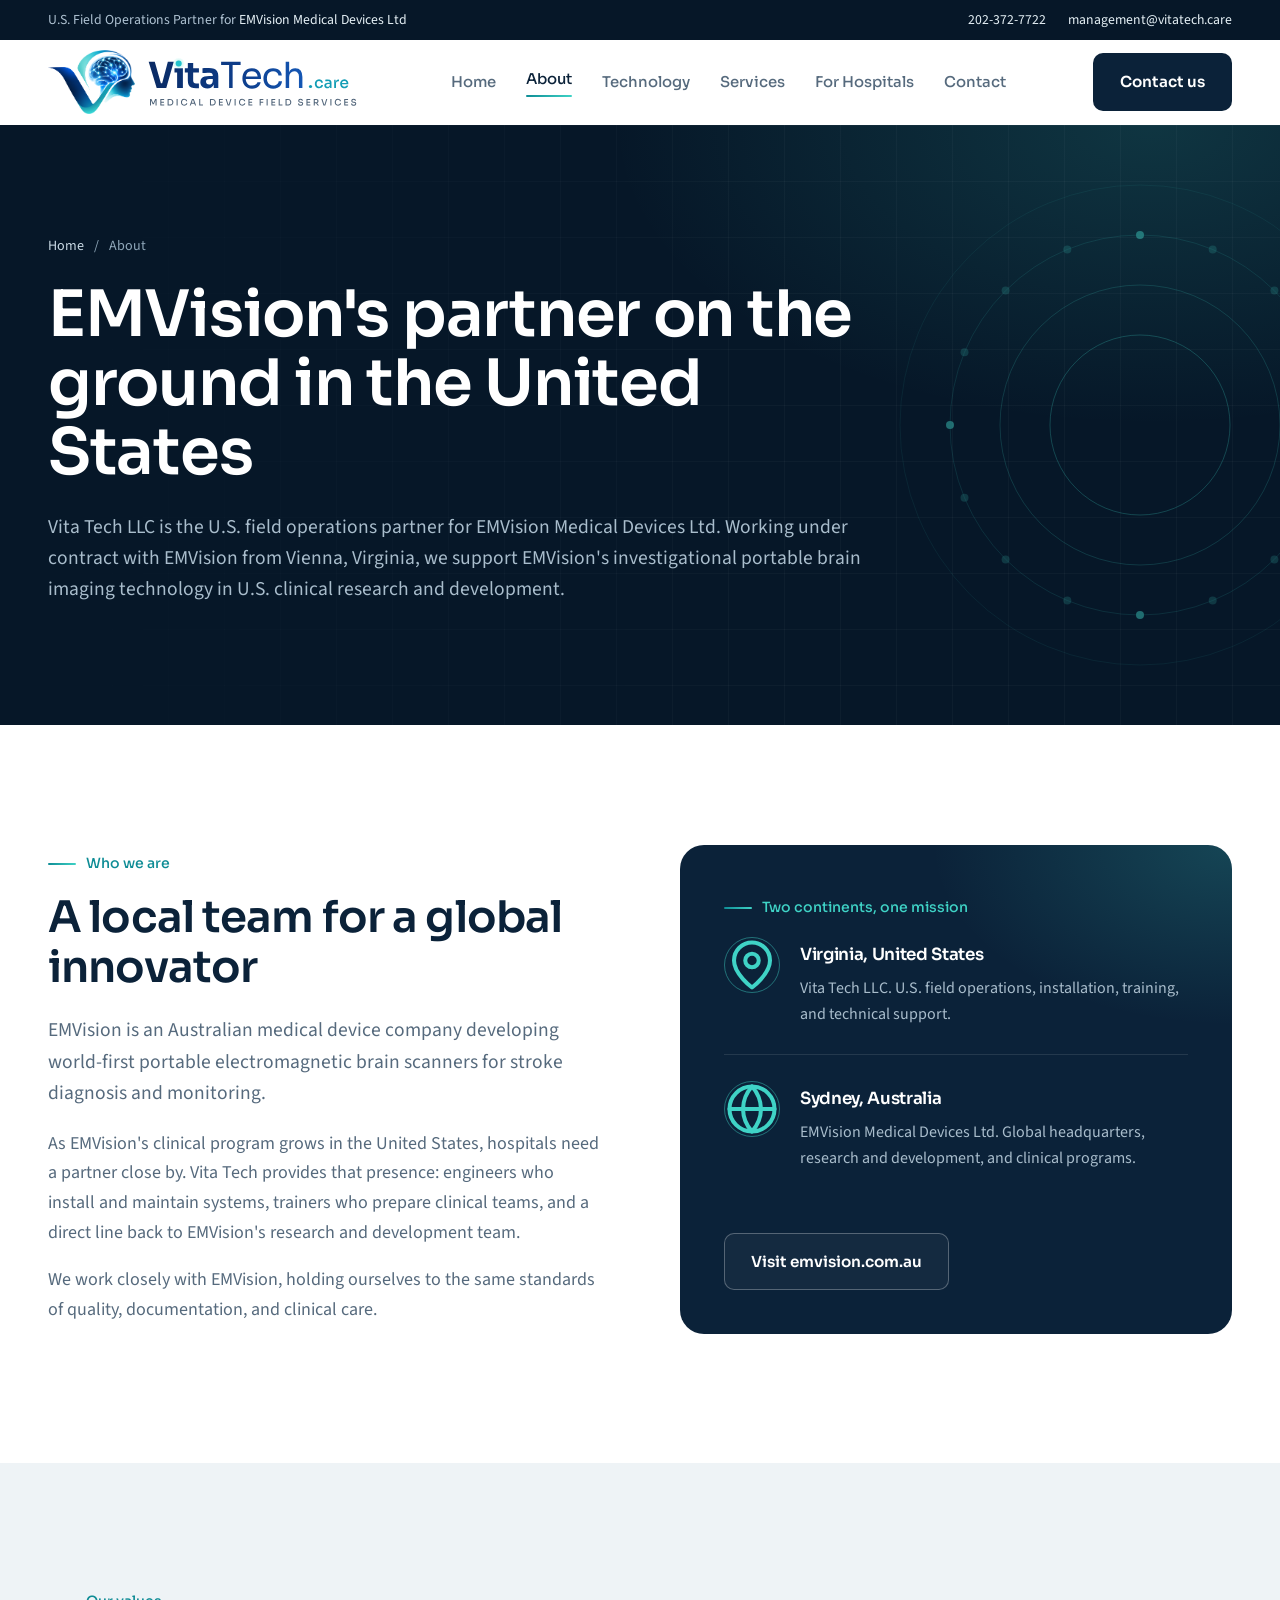
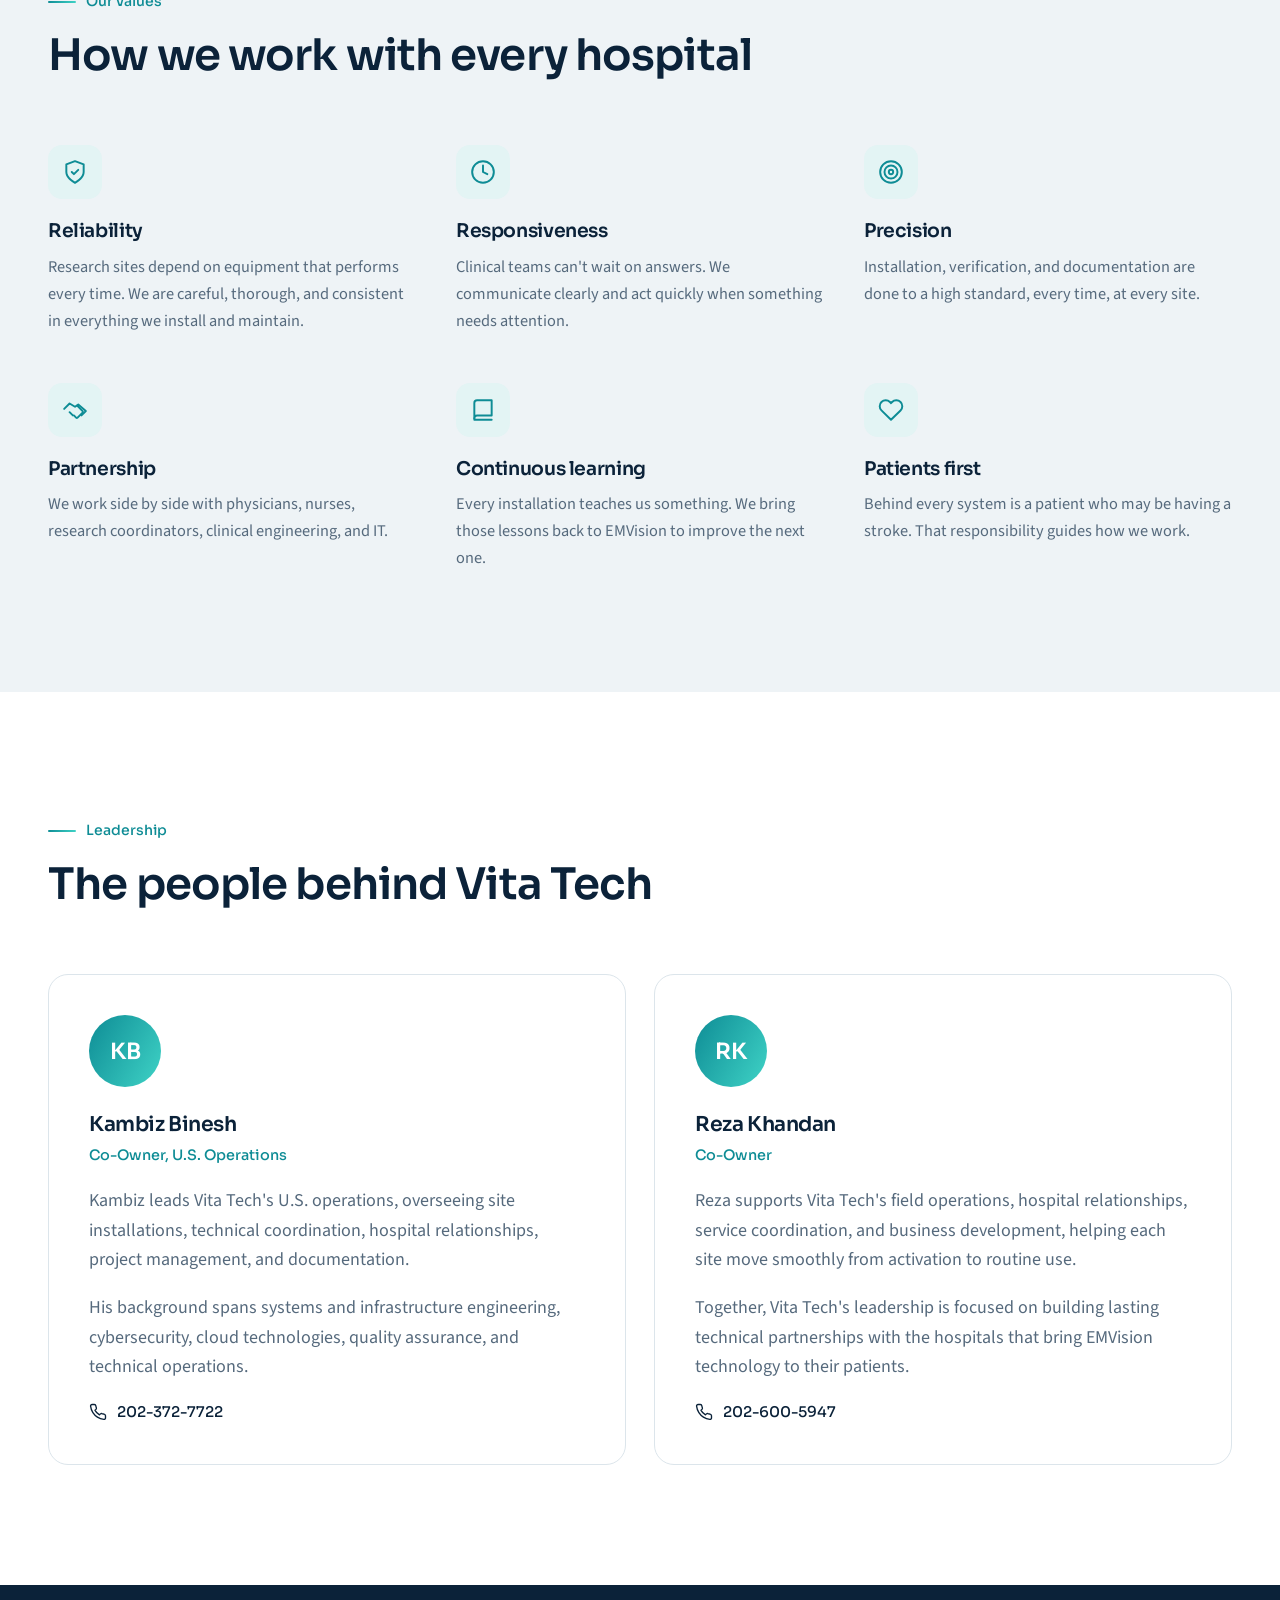
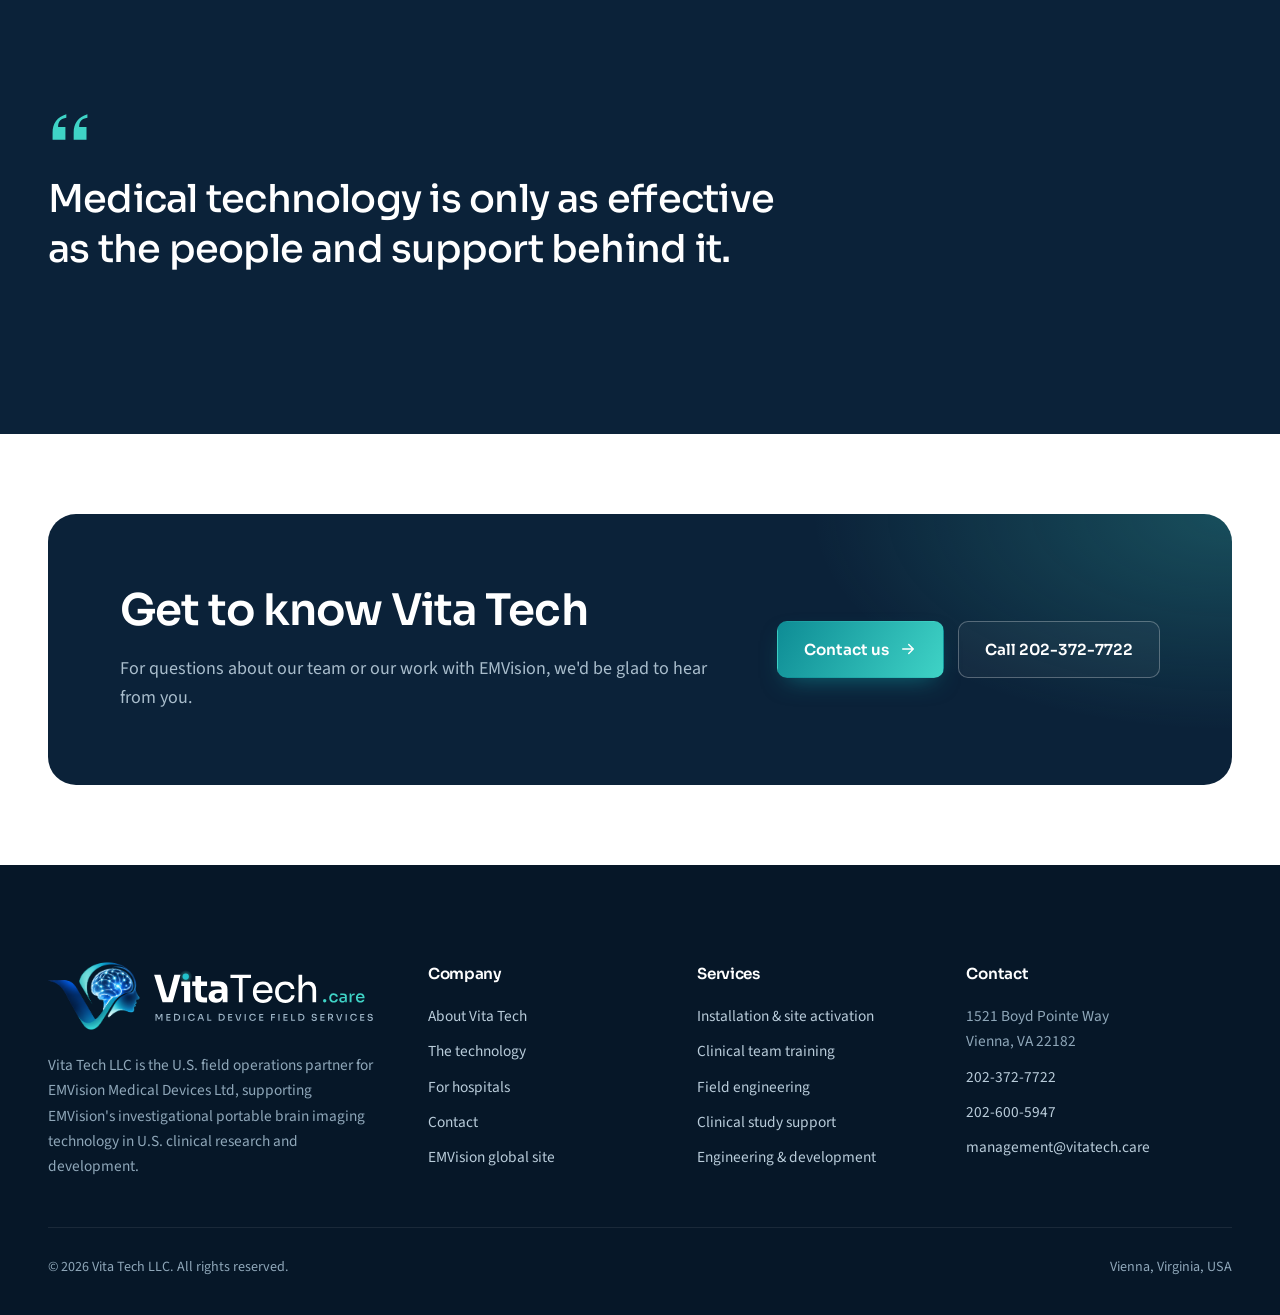
==== about.html @ f91cd4d0 "Add files via upload" ====
<!DOCTYPE html>
<html lang="en">
<head>
<meta charset="utf-8">
<meta name="viewport" content="width=device-width, initial-scale=1">
<title>About Vita Tech | U.S. Field Operations Partner for EMVision</title>
<meta name="description" content="Vita Tech LLC, based in Vienna, Virginia, is the U.S. field operations partner for EMVision Medical Devices Ltd.">
<meta property="og:title" content="About Vita Tech | U.S. Field Operations Partner for EMVision">
<meta property="og:description" content="Vita Tech LLC, based in Vienna, Virginia, is the U.S. field operations partner for EMVision Medical Devices Ltd.">
<meta property="og:type" content="website">
<meta name="theme-color" content="#061728">
<link rel="icon" href="assets/favicon.png" type="image/png">
<link rel="apple-touch-icon" href="assets/apple-touch-icon.png">
<link rel="preconnect" href="https://fonts.googleapis.com">
<link rel="preconnect" href="https://fonts.gstatic.com" crossorigin>
<link href="https://fonts.googleapis.com/css2?family=Sora:wght@300;400;500;600;700&family=Source+Sans+3:wght@400;500;600&display=swap" rel="stylesheet">
<link rel="stylesheet" href="assets/styles.css">
</head>
<body>
<a class="skip-link" href="#main">Skip to content</a>
<div class="utility">
  <div class="container">
    <span>U.S. Field Operations Partner for <a href="https://emvision.com.au/" target="_blank" rel="noopener">EMVision Medical Devices Ltd</a></span>
    <span class="u-right"><a href="tel:+12023727722">202-372-7722</a><a href="mailto:management@vitatech.care">management@vitatech.care</a></span>
  </div>
</div>
<header class="site-header">
  <div class="container">
    <a class="logo" href="index.html"><img src="assets/logo.svg" alt="VitaTech.care, Medical Device Field Services" width="236" height="48"></a>
    <nav class="main-nav" id="main-nav" aria-label="Main">
      <ul><li><a href="index.html">Home</a></li><li><a href="about.html" class="active" aria-current="page">About</a></li><li><a href="technology.html">Technology</a></li><li><a href="services.html">Services</a></li><li><a href="hospitals.html">For Hospitals</a></li><li><a href="contact.html">Contact</a></li></ul>
      <a class="btn btn-primary btn-block mobile-cta" href="contact.html">Contact us</a>
    </nav>
    <a class="btn btn-dark header-cta" href="contact.html">Contact us</a>
    <button class="nav-toggle" aria-label="Open menu" aria-expanded="false" aria-controls="main-nav"><span></span></button>
  </div>
</header>
<main id="main">
<section class="page-hero">
  <svg class="rings" viewBox="0 0 520 520" aria-hidden="true"><circle cx="260" cy="260" r="90" fill="none" stroke="rgba(63,211,198,0.5)" stroke-width="1"/><circle cx="260" cy="260" r="140" fill="none" stroke="rgba(63,211,198,0.35)" stroke-width="1"/><circle cx="260" cy="260" r="190" fill="none" stroke="rgba(63,211,198,0.25)" stroke-width="1"/><circle cx="260" cy="260" r="240" fill="none" stroke="rgba(63,211,198,0.15)" stroke-width="1"/><circle cx="450.0" cy="260.0" r="4" fill="#3FD3C6" opacity="0.9"/><circle cx="435.5" cy="332.7" r="4" fill="#3FD3C6" opacity="0.35"/><circle cx="394.4" cy="394.4" r="4" fill="#3FD3C6" opacity="0.35"/><circle cx="332.7" cy="435.5" r="4" fill="#3FD3C6" opacity="0.35"/><circle cx="260.0" cy="450.0" r="4" fill="#3FD3C6" opacity="0.9"/><circle cx="187.3" cy="435.5" r="4" fill="#3FD3C6" opacity="0.35"/><circle cx="125.6" cy="394.4" r="4" fill="#3FD3C6" opacity="0.35"/><circle cx="84.5" cy="332.7" r="4" fill="#3FD3C6" opacity="0.35"/><circle cx="70.0" cy="260.0" r="4" fill="#3FD3C6" opacity="0.9"/><circle cx="84.5" cy="187.3" r="4" fill="#3FD3C6" opacity="0.35"/><circle cx="125.6" cy="125.6" r="4" fill="#3FD3C6" opacity="0.35"/><circle cx="187.3" cy="84.5" r="4" fill="#3FD3C6" opacity="0.35"/><circle cx="260.0" cy="70.0" r="4" fill="#3FD3C6" opacity="0.9"/><circle cx="332.7" cy="84.5" r="4" fill="#3FD3C6" opacity="0.35"/><circle cx="394.4" cy="125.6" r="4" fill="#3FD3C6" opacity="0.35"/><circle cx="435.5" cy="187.3" r="4" fill="#3FD3C6" opacity="0.35"/></svg>
  <div class="container">
    <div class="crumbs"><a href="index.html">Home</a><span aria-hidden="true">/</span><span>About</span></div>
    <h1>EMVision's partner on the ground in the United States</h1>
    <p class="lead">Vita Tech LLC is the U.S. field operations partner for EMVision Medical Devices Ltd. Working under contract with EMVision from Vienna, Virginia, we support EMVision's investigational portable brain imaging technology in U.S. clinical research and development.</p>
  </div>
</section>

<section class="section">
  <div class="container split top">
    <div>
      <span class="kicker">Who we are</span>
      <h2>A local team for a global innovator</h2>
      <p class="lead" style="margin-top:22px">EMVision is an Australian medical device company developing world-first portable electromagnetic brain scanners for stroke diagnosis and monitoring.</p>
      <p class="muted">As EMVision's clinical program grows in the United States, hospitals need a partner close by. Vita Tech provides that presence: engineers who install and maintain systems, trainers who prepare clinical teams, and a direct line back to EMVision's research and development team.</p>
      <p class="muted">We work closely with EMVision, holding ourselves to the same standards of quality, documentation, and clinical care.</p>
    </div>
    <div class="panel on-dark">
      <span class="kicker">Two continents, one mission</span>
      <ol class="flow">
        <li><span class="n"><svg viewBox="0 0 24 24" fill="none" stroke="currentColor" stroke-width="1.8" stroke-linecap="round" stroke-linejoin="round" aria-hidden="true"><path d="M20 10c0 6-8 12-8 12s-8-6-8-12a8 8 0 0 1 16 0z"/><circle cx="12" cy="10" r="3"/></svg></span><div><h4>Virginia, United States</h4><p>Vita Tech LLC. U.S. field operations, installation, training, and technical support.</p></div></li>
        <li><span class="n"><svg viewBox="0 0 24 24" fill="none" stroke="currentColor" stroke-width="1.8" stroke-linecap="round" stroke-linejoin="round" aria-hidden="true"><circle cx="12" cy="12" r="10"/><path d="M2 12h20M12 2a15.3 15.3 0 0 1 4 10 15.3 15.3 0 0 1-4 10 15.3 15.3 0 0 1-4-10 15.3 15.3 0 0 1 4-10z"/></svg></span><div><h4>Sydney, Australia</h4><p>EMVision Medical Devices Ltd. Global headquarters, research and development, and clinical programs.</p></div></li>
      </ol>
      <div class="btn-row"><a class="btn btn-ghost-light" href="https://emvision.com.au/" target="_blank" rel="noopener">Visit emvision.com.au</a></div>
    </div>
  </div>
</section>

<section class="section bg-mist">
  <div class="container">
    <div class="section-head">
      <span class="kicker">Our values</span>
      <h2>How we work with every hospital</h2>
    </div>
    <div class="features">
      <div class="feature"><span class="icon"><svg viewBox="0 0 24 24" fill="none" stroke="currentColor" stroke-width="1.8" stroke-linecap="round" stroke-linejoin="round" aria-hidden="true"><path d="M12 22s8-4 8-10V5l-8-3-8 3v7c0 6 8 10 8 10z"/><path d="M9 12l2 2 4-4"/></svg></span><h3>Reliability</h3><p>Research sites depend on equipment that performs every time. We are careful, thorough, and consistent in everything we install and maintain.</p></div>
      <div class="feature"><span class="icon"><svg viewBox="0 0 24 24" fill="none" stroke="currentColor" stroke-width="1.8" stroke-linecap="round" stroke-linejoin="round" aria-hidden="true"><circle cx="12" cy="12" r="10"/><path d="M12 6v6l4 2"/></svg></span><h3>Responsiveness</h3><p>Clinical teams can't wait on answers. We communicate clearly and act quickly when something needs attention.</p></div>
      <div class="feature"><span class="icon"><svg viewBox="0 0 24 24" fill="none" stroke="currentColor" stroke-width="1.8" stroke-linecap="round" stroke-linejoin="round" aria-hidden="true"><circle cx="12" cy="12" r="10"/><circle cx="12" cy="12" r="6"/><circle cx="12" cy="12" r="2"/></svg></span><h3>Precision</h3><p>Installation, verification, and documentation are done to a high standard, every time, at every site.</p></div>
      <div class="feature"><span class="icon"><svg viewBox="0 0 24 24" fill="none" stroke="currentColor" stroke-width="1.8" stroke-linecap="round" stroke-linejoin="round" aria-hidden="true"><path d="M11 17l2 2a1 1 0 0 0 1.4 0l4.6-4.6a1 1 0 0 0 0-1.4L14 8"/><path d="M2 11l5-5 5 3 3-2 7 6-4 4"/><path d="M7 14l3 3"/></svg></span><h3>Partnership</h3><p>We work side by side with physicians, nurses, research coordinators, clinical engineering, and IT.</p></div>
      <div class="feature"><span class="icon"><svg viewBox="0 0 24 24" fill="none" stroke="currentColor" stroke-width="1.8" stroke-linecap="round" stroke-linejoin="round" aria-hidden="true"><path d="M4 19.5A2.5 2.5 0 0 1 6.5 17H20V3H6.5A2.5 2.5 0 0 0 4 5.5z"/><path d="M4 19.5V21h16"/></svg></span><h3>Continuous learning</h3><p>Every installation teaches us something. We bring those lessons back to EMVision to improve the next one.</p></div>
      <div class="feature"><span class="icon"><svg viewBox="0 0 24 24" fill="none" stroke="currentColor" stroke-width="1.8" stroke-linecap="round" stroke-linejoin="round" aria-hidden="true"><path d="M20.8 4.6a5.5 5.5 0 0 0-7.8 0L12 5.7l-1-1.1a5.5 5.5 0 0 0-7.8 7.8L12 21l8.8-8.6a5.5 5.5 0 0 0 0-7.8z"/></svg></span><h3>Patients first</h3><p>Behind every system is a patient who may be having a stroke. That responsibility guides how we work.</p></div>
    </div>
  </div>
</section>

<section class="section">
  <div class="container">
    <div class="section-head">
      <span class="kicker">Leadership</span>
      <h2>The people behind Vita Tech</h2>
    </div>
    <div class="people">
      <article class="person">
        <div class="avatar" aria-hidden="true">KB</div>
        <h3>Kambiz Binesh</h3>
        <p class="role">Co-Owner, U.S. Operations</p>
        <p>Kambiz leads Vita Tech's U.S. operations, overseeing site installations, technical coordination, hospital relationships, project management, and documentation.</p>
        <p>His background spans systems and infrastructure engineering, cybersecurity, cloud technologies, quality assurance, and technical operations.</p>
        <a class="contact-line" href="tel:+12023727722"><svg width="18" height="18" viewBox="0 0 24 24" fill="none" stroke="currentColor" stroke-width="1.8" stroke-linecap="round" stroke-linejoin="round" aria-hidden="true"><path d="M22 16.9v3a2 2 0 0 1-2.2 2 19.8 19.8 0 0 1-8.6-3.1 19.5 19.5 0 0 1-6-6A19.8 19.8 0 0 1 2.1 4.2 2 2 0 0 1 4.1 2h3a2 2 0 0 1 2 1.7c.1.9.4 1.8.7 2.7a2 2 0 0 1-.5 2.1L8 9.8a16 16 0 0 0 6 6l1.3-1.3a2 2 0 0 1 2.1-.4c.9.3 1.8.6 2.7.7a2 2 0 0 1 1.7 2z"/></svg> 202-372-7722</a>
      </article>
      <article class="person">
        <div class="avatar" aria-hidden="true">RK</div>
        <h3>Reza Khandan</h3>
        <p class="role">Co-Owner</p>
        <p>Reza supports Vita Tech's field operations, hospital relationships, service coordination, and business development, helping each site move smoothly from activation to routine use.</p>
        <p>Together, Vita Tech's leadership is focused on building lasting technical partnerships with the hospitals that bring EMVision technology to their patients.</p>
        <a class="contact-line" href="tel:+12026005947"><svg width="18" height="18" viewBox="0 0 24 24" fill="none" stroke="currentColor" stroke-width="1.8" stroke-linecap="round" stroke-linejoin="round" aria-hidden="true"><path d="M22 16.9v3a2 2 0 0 1-2.2 2 19.8 19.8 0 0 1-8.6-3.1 19.5 19.5 0 0 1-6-6A19.8 19.8 0 0 1 2.1 4.2 2 2 0 0 1 4.1 2h3a2 2 0 0 1 2 1.7c.1.9.4 1.8.7 2.7a2 2 0 0 1-.5 2.1L8 9.8a16 16 0 0 0 6 6l1.3-1.3a2 2 0 0 1 2.1-.4c.9.3 1.8.6 2.7.7a2 2 0 0 1 1.7 2z"/></svg> 202-600-5947</a>
      </article>
    </div>
  </div>
</section>

<section class="section on-dark">
  <div class="container">
    <div class="statement-mark"><svg viewBox="0 0 48 48" fill="currentColor" aria-hidden="true"><path d="M20 10C10 13 5 20 5 30v8h14V24H11c0-6 3-9 9-10zm23 0c-10 3-15 10-15 20v8h14V24h-8c0-6 3-9 9-10z"/></svg></div>
    <p class="statement">Medical technology is only as effective as the people and support behind it.</p>
  </div>
</section>
<section class="section-sm">
  <div class="container">
    <div class="cta-band">
      <div><h2>Get to know Vita Tech</h2><p>For questions about our team or our work with EMVision, we'd be glad to hear from you.</p></div>
      <div class="btn-row"><a class="btn btn-primary" href="contact.html">Contact us <svg viewBox="0 0 24 24" fill="none" stroke="currentColor" stroke-width="2" stroke-linecap="round" stroke-linejoin="round" aria-hidden="true"><path d="M5 12h14M13 6l6 6-6 6"/></svg></a><a class="btn btn-ghost-light" href="tel:+12023727722">Call 202-372-7722</a></div>
    </div>
  </div>
</section>
</main>
<footer class="site-footer">
  <div class="container">
    <div class="footer-top">
      <div>
        <a class="logo" href="index.html"><img src="assets/logo-dark.svg" alt="VitaTech.care, Medical Device Field Services" width="236" height="48"></a>
        <p>Vita Tech LLC is the U.S. field operations partner for EMVision Medical Devices Ltd, supporting EMVision's investigational portable brain imaging technology in U.S. clinical research and development.</p>
      </div>
      <div>
        <h4>Company</h4>
        <ul>
          <li><a href="about.html">About Vita Tech</a></li>
          <li><a href="technology.html">The technology</a></li>
          <li><a href="hospitals.html">For hospitals</a></li>
          <li><a href="contact.html">Contact</a></li>
          <li><a href="https://emvision.com.au/" target="_blank" rel="noopener">EMVision global site</a></li>
        </ul>
      </div>
      <div>
        <h4>Services</h4>
        <ul>
          <li><a href="services.html#installation">Installation &amp; site activation</a></li>
          <li><a href="services.html#training">Clinical team training</a></li>
          <li><a href="services.html#field-engineering">Field engineering</a></li>
          <li><a href="services.html#study-support">Clinical study support</a></li>
          <li><a href="services.html#development">Engineering &amp; development</a></li>
        </ul>
      </div>
      <div>
        <h4>Contact</h4>
        <ul>
          <li>1521 Boyd Pointe Way<br>Vienna, VA 22182</li>
          <li><a href="tel:+12023727722">202-372-7722</a></li>
          <li><a href="tel:+12026005947">202-600-5947</a></li>
          <li><a href="mailto:management@vitatech.care">management@vitatech.care</a></li>
        </ul>
      </div>
    </div>
    <div class="footer-bottom">
      <span>&copy; <span data-year>2026</span> Vita Tech LLC. All rights reserved.</span>
      <span>Vienna, Virginia, USA</span>
    </div>
  </div>
</footer>
<script src="assets/main.js"></script>
</body>
</html>
---- assets/styles.css ----
/* =========================================================
   Vita Tech LLC — shared stylesheet
   ========================================================= */
:root{
  --navy:#0B2239;
  --midnight:#061728;
  --ink:#10243A;
  --slate:#566A7D;
  --mist:#EEF3F6;
  --line:#DCE5EB;
  --white:#FFFFFF;
  --teal:#0E8C95;
  --signal:#3FD3C6;
  --teal-soft:#E3F4F4;
  --grad:linear-gradient(120deg,#0E8C95 0%,#3FD3C6 100%);
  --display:"Sora","Segoe UI",system-ui,-apple-system,Arial,sans-serif;
  --text:"Source Sans 3","Segoe UI",system-ui,-apple-system,Arial,sans-serif;
  --radius-lg:20px;
  --radius:12px;
  --shadow:0 1px 2px rgba(11,34,57,.05),0 12px 32px -12px rgba(11,34,57,.18);
  --header-h:84px;
}
*,*::before,*::after{box-sizing:border-box}
html{scroll-behavior:smooth;scroll-padding-top:calc(var(--header-h) + 16px);-webkit-text-size-adjust:100%}
@media (prefers-reduced-motion:reduce){html{scroll-behavior:auto}}
body{margin:0;font-family:var(--text);font-size:18px;line-height:1.65;color:var(--ink);background:var(--white);-webkit-font-smoothing:antialiased;text-rendering:optimizeLegibility}
img,svg{max-width:100%;display:block}
a{color:inherit}
p{margin:0 0 1em}
h1,h2,h3,h4{font-family:var(--display);color:var(--navy);margin:0;letter-spacing:-0.02em}
h1{font-size:clamp(2.4rem,5vw,4rem);line-height:1.08;font-weight:600}
h2{font-size:clamp(1.9rem,3.4vw,2.8rem);line-height:1.15;font-weight:600}
h3{font-size:1.28rem;line-height:1.3;font-weight:600}
h4{font-size:1.05rem;font-weight:600}
.container{max-width:1240px;margin:0 auto;padding:0 28px}
.narrow{max-width:760px}
.lead{font-size:1.22rem;color:var(--slate);line-height:1.6}
.muted{color:var(--slate)}
.center{text-align:center;margin-left:auto;margin-right:auto}
.kicker{display:inline-flex;align-items:center;gap:10px;font-family:var(--display);font-size:.88rem;font-weight:500;color:var(--teal);margin-bottom:18px}
.kicker::before{content:"";width:28px;height:2px;background:var(--grad);border-radius:2px}
.on-dark .kicker{color:var(--signal)}
:focus-visible{outline:3px solid var(--signal);outline-offset:3px;border-radius:4px}
.skip-link{position:absolute;left:-9999px;top:8px;background:var(--white);padding:10px 14px;z-index:200;border-radius:8px}
.skip-link:focus{left:12px}

/* ---------- Utility bar ---------- */
.utility{background:var(--midnight);color:#AFC2D2;font-size:.86rem}
.utility .container{display:flex;justify-content:space-between;align-items:center;gap:16px;min-height:40px}
.utility a{color:#E6F1F6;text-decoration:none}
.utility a:hover{color:var(--signal)}
.utility .u-right{display:flex;gap:22px}
@media (max-width:760px){.utility .u-right{display:none}.utility .container{justify-content:center;text-align:center}}

/* ---------- Header ---------- */
.site-header{position:sticky;top:0;z-index:100;background:rgba(255,255,255,.94);backdrop-filter:blur(14px) saturate(1.4);-webkit-backdrop-filter:blur(14px) saturate(1.4);border-bottom:1px solid transparent;transition:border-color .2s,box-shadow .2s}
.site-header.scrolled{border-bottom-color:var(--line);box-shadow:0 8px 24px -18px rgba(11,34,57,.35)}
.site-header .container{display:flex;align-items:center;justify-content:space-between;height:var(--header-h);gap:24px}
.logo{display:flex;align-items:center;gap:13px;text-decoration:none;flex:none}
.logo img{display:block;height:64px;width:auto}
.site-footer .logo img{height:70px}
@media (max-width:420px){.logo img{height:50px}}
.logo-text{display:flex;flex-direction:column;line-height:1}
.logo-word{font-family:var(--display);font-size:1.5rem;color:var(--navy);letter-spacing:-0.02em}
.logo-word b{font-weight:700}
.logo-word span{font-weight:300;margin-left:3px}
.logo-sub{font-family:var(--display);font-size:.6rem;font-weight:500;letter-spacing:.2em;color:var(--slate);margin-top:6px;text-transform:uppercase}
.main-nav ul{list-style:none;display:flex;align-items:center;gap:2px;margin:0;padding:0}
.main-nav a{display:block;padding:10px 14px;font-family:var(--display);font-size:.93rem;font-weight:500;color:var(--slate);text-decoration:none;border-radius:8px;transition:color .15s,background .15s}
.main-nav a:hover{color:var(--navy);background:var(--mist)}
.main-nav a.active{color:var(--navy)}
.main-nav a.active::after{content:"";display:block;height:2px;margin-top:4px;background:var(--grad);border-radius:2px}
.header-cta{flex:none}
.nav-toggle{display:none;width:46px;height:46px;border:1px solid var(--line);border-radius:10px;background:var(--white);cursor:pointer;align-items:center;justify-content:center}
.nav-toggle span,.nav-toggle span::before,.nav-toggle span::after{display:block;width:20px;height:2px;background:var(--navy);border-radius:2px;position:relative;transition:transform .2s,background .2s}
.nav-toggle span::before,.nav-toggle span::after{content:"";position:absolute;left:0}
.nav-toggle span::before{top:-6px}.nav-toggle span::after{top:6px}
.nav-open .nav-toggle span{background:transparent}
.nav-open .nav-toggle span::before{transform:translateY(6px) rotate(45deg)}
.nav-open .nav-toggle span::after{transform:translateY(-6px) rotate(-45deg)}
@media (max-width:1060px){
  .nav-toggle{display:flex}
  .site-header .header-cta{display:none}
  .main-nav{position:fixed;top:var(--header-h);left:0;right:0;bottom:0;background:var(--white);padding:16px 28px 40px;display:none;overflow-y:auto}
  .nav-open .main-nav{display:block}
  .main-nav ul{flex-direction:column;align-items:stretch}
  .main-nav a{font-size:1.2rem;padding:16px 4px;border-bottom:1px solid var(--line);border-radius:0}
  .main-nav a.active::after{display:none}
  .main-nav a.active{color:var(--teal)}
  .main-nav .mobile-cta{display:block;margin-top:24px}
}
.main-nav .mobile-cta{display:none}
@media (max-width:1060px){.main-nav .mobile-cta{display:block}}

/* ---------- Buttons ---------- */
.btn{display:inline-flex;align-items:center;justify-content:center;gap:10px;font-family:var(--display);font-weight:600;font-size:.95rem;padding:15px 26px;border-radius:10px;text-decoration:none;border:1.5px solid transparent;cursor:pointer;transition:transform .15s,box-shadow .2s,background .2s,color .2s,border-color .2s;white-space:nowrap}
.btn svg{width:18px;height:18px}
.btn-primary{background:var(--grad);color:var(--white);box-shadow:0 10px 24px -10px rgba(14,140,149,.7)}
.btn-primary:hover{transform:translateY(-1px);box-shadow:0 14px 28px -10px rgba(14,140,149,.8)}
.btn-dark{background:var(--navy);color:var(--white)}
.btn-dark:hover{background:#12314F}
.btn-outline{border-color:var(--line);color:var(--navy);background:var(--white)}
.btn-outline:hover{border-color:var(--navy)}
.btn-ghost-light{border-color:rgba(255,255,255,.28);color:var(--white);background:rgba(255,255,255,.04)}
.btn-ghost-light:hover{border-color:rgba(255,255,255,.7);background:rgba(255,255,255,.08)}
.btn-block{width:100%}
.btn-row{display:flex;flex-wrap:wrap;gap:14px;margin-top:36px}
.text-link{font-family:var(--display);font-weight:600;font-size:.95rem;color:var(--teal);text-decoration:none;display:inline-flex;align-items:center;gap:8px}
.text-link svg{width:16px;height:16px;transition:transform .15s}
.text-link:hover svg{transform:translateX(3px)}

/* ---------- Sections ---------- */
.section{padding:120px 0}
.section-sm{padding:80px 0}
.bg-mist{background:var(--mist)}
.on-dark{background:var(--navy);color:#C3D3DF}
.on-dark h1,.on-dark h2,.on-dark h3,.on-dark h4{color:var(--white)}
.on-dark .muted,.on-dark .lead{color:#A9BDCC}
.section-head{max-width:760px;margin-bottom:64px}
.section-head.center{text-align:center}
.section-head p{margin-top:20px}
@media (max-width:760px){.section{padding:80px 0}.section-sm{padding:56px 0}.section-head{margin-bottom:44px}}

/* ---------- Hero ---------- */
.hero{position:relative;overflow:hidden;background:radial-gradient(1200px 600px at 80% 20%,rgba(63,211,198,.14),transparent 60%),radial-gradient(900px 600px at 0% 100%,rgba(14,140,149,.18),transparent 60%),var(--midnight);color:#B9CCDA}
.hero::before{content:"";position:absolute;inset:0;background-image:linear-gradient(rgba(255,255,255,.035) 1px,transparent 1px),linear-gradient(90deg,rgba(255,255,255,.035) 1px,transparent 1px);background-size:56px 56px;mask-image:linear-gradient(180deg,#000 30%,transparent 100%);-webkit-mask-image:linear-gradient(180deg,#000 30%,transparent 100%)}
.hero .container{position:relative;display:grid;grid-template-columns:1.05fr .95fr;gap:48px;align-items:center;padding-top:110px;padding-bottom:120px}
.hero h1{color:var(--white)}
.hero .lead{color:#A9BDCC;margin-top:26px;max-width:36em}
.hero-badge{display:inline-flex;align-items:center;gap:12px;padding:8px 16px 8px 8px;border:1px solid rgba(255,255,255,.14);border-radius:999px;background:rgba(255,255,255,.04);font-size:.9rem;color:#D8E6EF;margin-bottom:28px;text-decoration:none}
.hero-badge .dot{width:28px;height:28px;border-radius:50%;background:rgba(63,211,198,.16);display:grid;place-items:center}
.hero-badge .dot::after{content:"";width:8px;height:8px;border-radius:50%;background:var(--signal);box-shadow:0 0 0 4px rgba(63,211,198,.25)}
.hero-badge:hover{border-color:rgba(63,211,198,.5)}
.hero-visual{position:relative;aspect-ratio:1/1;max-width:560px;margin-left:auto;width:100%}
.hero-visual svg{width:100%;height:100%}
.chip{position:absolute;display:flex;align-items:center;gap:10px;padding:11px 16px;border-radius:12px;background:rgba(11,34,57,.72);border:1px solid rgba(255,255,255,.12);backdrop-filter:blur(8px);-webkit-backdrop-filter:blur(8px);color:var(--white);font-family:var(--display);font-size:.84rem;font-weight:500;box-shadow:0 18px 40px -20px rgba(0,0,0,.7)}
.chip i{width:8px;height:8px;border-radius:50%;background:var(--signal);flex:none}
.chip small{display:block;font-family:var(--text);font-weight:400;color:#9DB3C3;font-size:.78rem}
.chip-1{top:10%;left:-4%}.chip-2{top:46%;right:-6%}.chip-3{bottom:8%;left:6%}
@media (max-width:980px){
  .hero .container{grid-template-columns:1fr;padding-top:80px;padding-bottom:88px}
  .hero-visual{margin:0 auto;max-width:460px}
  .chip-1{left:0}.chip-2{right:0}
}
@media (max-width:480px){.chip{font-size:.74rem;padding:8px 11px}.chip small{display:none}}

/* wave animation (single orchestrated moment) */
.wave{fill:none;stroke:var(--signal);stroke-width:1.4;opacity:0;transform-origin:260px 260px;animation:wave 4.8s cubic-bezier(.2,.6,.3,1) infinite}
.wave:nth-of-type(2){animation-delay:1.6s}.wave:nth-of-type(3){animation-delay:3.2s}
@keyframes wave{0%{transform:scale(.55);opacity:.0}10%{opacity:.55}100%{transform:scale(1.18);opacity:0}}
.antenna{fill:#16395A;stroke:rgba(63,211,198,.55);stroke-width:1}
.antenna.on{fill:var(--signal);stroke:var(--signal);animation:blink 4.8s infinite}
@keyframes blink{0%,100%{opacity:1}50%{opacity:.35}}
@media (prefers-reduced-motion:reduce){.wave{animation:none;opacity:.25}.wave:nth-of-type(2){transform:scale(.8)}.wave:nth-of-type(3){transform:scale(1.05)}.antenna.on{animation:none}}

/* ---------- Page hero (inner pages) ---------- */
.page-hero{position:relative;overflow:hidden;background:radial-gradient(900px 500px at 90% 0%,rgba(63,211,198,.16),transparent 60%),var(--midnight);color:#B9CCDA;padding:110px 0 100px}
.page-hero::before{content:"";position:absolute;inset:0;background-image:linear-gradient(rgba(255,255,255,.03) 1px,transparent 1px),linear-gradient(90deg,rgba(255,255,255,.03) 1px,transparent 1px);background-size:56px 56px;mask-image:linear-gradient(90deg,transparent,#000 60%);-webkit-mask-image:linear-gradient(90deg,transparent,#000 60%)}
.page-hero .container{position:relative}
.page-hero h1{color:var(--white);max-width:18ch}
.page-hero .lead{color:#A9BDCC;max-width:44em;margin-top:24px}
.page-hero .rings{position:absolute;right:-120px;top:50%;transform:translateY(-50%);width:520px;height:520px;opacity:.5;pointer-events:none}
@media (max-width:900px){.page-hero{padding:80px 0 72px}.page-hero .rings{display:none}}
.crumbs{display:flex;gap:10px;font-size:.88rem;color:#8FA7B9;margin-bottom:22px}
.crumbs a{color:#C9D9E4;text-decoration:none}
.crumbs a:hover{color:var(--signal)}

/* ---------- Affiliation strip ---------- */
.affil{border-bottom:1px solid var(--line);background:var(--white)}
.affil .container{display:grid;grid-template-columns:auto 1fr;align-items:center;gap:48px;padding-top:44px;padding-bottom:44px}
.affil-lead{font-family:var(--display);font-size:.95rem;font-weight:500;color:var(--slate);max-width:260px;line-height:1.45}
.affil-lead strong{color:var(--navy);display:block;font-size:1.05rem}
.sites{display:flex;flex-wrap:wrap;justify-content:space-between;gap:14px 28px;align-items:center}
.sites span{font-family:var(--display);font-weight:600;font-size:.94rem;color:#8193A3;letter-spacing:-0.01em;white-space:nowrap}
@media (max-width:900px){.affil .container{grid-template-columns:1fr;gap:24px}.sites{justify-content:flex-start}}

/* ---------- Bento service grid ---------- */
.bento{display:grid;grid-template-columns:repeat(6,1fr);gap:22px}
.tile{position:relative;background:var(--white);border:1px solid var(--line);border-radius:var(--radius-lg);padding:36px;display:flex;flex-direction:column;overflow:hidden;transition:border-color .2s,box-shadow .2s}
.tile:hover{border-color:#BFD2DC;box-shadow:var(--shadow)}
.tile h3{margin:22px 0 12px}
.tile p{color:var(--slate);margin:0}
.tile .text-link{margin-top:auto;padding-top:24px}
.tile-lg{grid-column:span 4;grid-row:span 2;background:var(--navy);border-color:var(--navy);color:#B9CCDA}
.tile-lg h3{color:var(--white);font-size:1.9rem;max-width:16ch}
.tile-lg p{color:#A9BDCC;max-width:34em;font-size:1.08rem}
.tile-lg .text-link{color:var(--signal)}
.tile-lg .tile-art{position:absolute;right:-60px;bottom:-60px;width:340px;height:340px;opacity:.9}
.tile-md{grid-column:span 2}
.tile-half{grid-column:span 3}
.icon{width:54px;height:54px;border-radius:14px;background:var(--teal-soft);display:grid;place-items:center;color:var(--teal);flex:none}
.icon svg{width:26px;height:26px}
.tile-lg .icon{background:rgba(63,211,198,.14);color:var(--signal)}
.check-inline{list-style:none;padding:0;margin:26px 0 0;display:grid;grid-template-columns:1fr 1fr;gap:10px 24px;max-width:560px;position:relative}
.check-inline li{display:flex;gap:10px;align-items:flex-start;color:#D4E2EB;font-size:1rem}
.check-inline li::before{content:"";flex:none;width:18px;height:18px;margin-top:4px;border-radius:50%;background:rgba(63,211,198,.18) url("data:image/svg+xml,%3Csvg xmlns='http://www.w3.org/2000/svg' viewBox='0 0 20 20'%3E%3Cpath d='M5 10.5l3 3 7-7' fill='none' stroke='%233FD3C6' stroke-width='2.4' stroke-linecap='round' stroke-linejoin='round'/%3E%3C/svg%3E") center/12px no-repeat}
@media (max-width:1000px){.bento{grid-template-columns:1fr 1fr}.tile-lg{grid-column:1/-1;grid-row:auto}.tile-md,.tile-half{grid-column:span 1}}
@media (max-width:640px){.bento{grid-template-columns:1fr}.tile-md,.tile-half{grid-column:1/-1}.tile{padding:28px}.check-inline{grid-template-columns:1fr}.tile-lg .tile-art{opacity:.35}}

/* ---------- Split feature ---------- */
.split{display:grid;grid-template-columns:1fr 1fr;gap:80px;align-items:center}
.split.top{align-items:start}
@media (max-width:980px){.split{grid-template-columns:1fr;gap:48px}}
.panel{border-radius:24px;background:var(--navy);padding:44px;position:relative;overflow:hidden;color:#B9CCDA}
.panel::before{content:"";position:absolute;inset:0;background:radial-gradient(500px 300px at 100% 0%,rgba(63,211,198,.2),transparent 60%)}
.panel > *{position:relative}
@media (max-width:640px){.panel{padding:30px}}

/* ---------- Process (how emu works) ---------- */
.flow{list-style:none;margin:0;padding:0;display:grid;gap:0}
.flow li{display:grid;grid-template-columns:56px 1fr;gap:20px;padding:26px 0;border-top:1px solid rgba(255,255,255,.1)}
.flow li:first-child{border-top:0;padding-top:0}
.flow .n{width:56px;height:56px;border-radius:50%;border:1px solid rgba(63,211,198,.45);display:grid;place-items:center;font-family:var(--display);font-weight:600;color:var(--signal)}
.flow h4{color:var(--white);margin:4px 0 6px}
.flow p{margin:0;color:#A9BDCC;font-size:1rem}

/* ---------- Timeline / site activation ---------- */
.timeline{list-style:none;margin:0;padding:0;display:grid;grid-template-columns:repeat(6,1fr);position:relative;counter-reset:step}
.timeline::before{content:"";position:absolute;top:27px;left:28px;right:calc(100% / 6 - 28px);height:2px;background:linear-gradient(90deg,var(--teal),var(--signal))}
.timeline li{position:relative;padding-right:18px;counter-increment:step}
.timeline .node{width:56px;height:56px;border-radius:50%;background:var(--white);border:2px solid var(--teal);display:grid;place-items:center;font-family:var(--display);font-weight:600;color:var(--teal);position:relative;z-index:1;box-shadow:0 0 0 8px var(--mist)}
.timeline .node::before{content:counter(step,decimal-leading-zero)}
.timeline h4{margin:24px 0 8px}
.timeline p{margin:0;color:var(--slate);font-size:.98rem}
@media (max-width:1000px){
  .timeline{grid-template-columns:1fr;gap:0}
  .timeline::before{top:28px;bottom:28px;left:27px;right:auto;width:2px;height:auto;background:linear-gradient(180deg,var(--teal),var(--signal))}
  .timeline li{display:grid;grid-template-columns:56px 1fr;gap:0 24px;padding:0 0 36px}
  .timeline li:last-child{padding-bottom:0}
  .timeline .node{grid-row:span 2}
  .timeline h4{margin:12px 0 6px}
}

/* ---------- Stats ---------- */
.facts{display:grid;grid-template-columns:repeat(4,1fr);border-top:1px solid rgba(255,255,255,.12);border-bottom:1px solid rgba(255,255,255,.12)}
.fact{padding:40px 28px 40px 0}
.fact + .fact{padding-left:28px;border-left:1px solid rgba(255,255,255,.12)}
.fact strong{display:block;font-family:var(--display);font-size:clamp(1.55rem,2.3vw,2.1rem);font-weight:600;color:var(--white);letter-spacing:-0.02em;line-height:1.1}
.fact span{display:block;margin-top:10px;color:#A9BDCC;font-size:1rem}
@media (max-width:900px){.facts{grid-template-columns:1fr 1fr}.fact:nth-child(3){padding-left:0;border-left:0}.fact:nth-child(n+3){border-top:1px solid rgba(255,255,255,.12)}}
@media (max-width:520px){.facts{grid-template-columns:1fr}.fact,.fact + .fact{padding:28px 0;border-left:0}.fact + .fact{border-top:1px solid rgba(255,255,255,.12)}}

/* ---------- Feature list ---------- */
.features{display:grid;grid-template-columns:repeat(3,1fr);gap:48px 40px}
.feature h3{margin:20px 0 10px;font-size:1.18rem}
.feature p{margin:0;color:var(--slate);font-size:1.02rem}
@media (max-width:900px){.features{grid-template-columns:1fr 1fr}}
@media (max-width:600px){.features{grid-template-columns:1fr}}

/* ---------- Checklist ---------- */
.checklist{list-style:none;padding:0;margin:24px 0 0;display:grid;gap:12px}
.checklist li{display:flex;gap:12px;align-items:flex-start}
.checklist li::before{content:"";flex:none;width:22px;height:22px;margin-top:3px;border-radius:50%;background:var(--teal-soft) url("data:image/svg+xml,%3Csvg xmlns='http://www.w3.org/2000/svg' viewBox='0 0 20 20'%3E%3Cpath d='M5 10.5l3 3 7-7' fill='none' stroke='%230E8C95' stroke-width='2.4' stroke-linecap='round' stroke-linejoin='round'/%3E%3C/svg%3E") center/13px no-repeat}
.checklist.two{grid-template-columns:1fr 1fr;gap:12px 28px}
@media (max-width:600px){.checklist.two{grid-template-columns:1fr}}

/* ---------- Service detail rows ---------- */
.service{display:grid;grid-template-columns:340px 1fr;gap:64px;padding:64px 0;border-top:1px solid var(--line)}
.service:first-of-type{border-top:0;padding-top:0}
.service .s-head .icon{margin-bottom:22px}
.service .s-head p{color:var(--slate);margin-top:14px}
.service .s-body{background:var(--mist);border-radius:var(--radius-lg);padding:36px 40px}
.service .s-body h4{margin-bottom:4px}
@media (max-width:980px){.service{grid-template-columns:1fr;gap:28px;padding:52px 0}.service .s-body{padding:28px}}

/* ---------- Leadership ---------- */
.people{display:grid;grid-template-columns:1fr 1fr;gap:28px}
.person{border:1px solid var(--line);border-radius:var(--radius-lg);padding:40px;background:var(--white)}
.avatar{width:72px;height:72px;border-radius:50%;background:var(--grad);display:grid;place-items:center;color:var(--white);font-family:var(--display);font-weight:600;font-size:1.4rem;margin-bottom:24px}
.person .role{font-family:var(--display);font-size:.9rem;color:var(--teal);font-weight:500;margin:6px 0 18px}
.person p{color:var(--slate)}
.person .contact-line{display:flex;gap:10px;align-items:center;font-family:var(--display);font-size:.92rem;font-weight:500;color:var(--navy);text-decoration:none;margin-top:8px}
@media (max-width:820px){.people{grid-template-columns:1fr}.person{padding:30px}}

/* ---------- Quote ---------- */
.statement{font-family:var(--display);font-size:clamp(1.6rem,3vw,2.4rem);line-height:1.3;font-weight:500;color:var(--white);letter-spacing:-0.02em;max-width:26ch}
.statement-mark{width:44px;height:44px;color:var(--signal);margin-bottom:26px}

/* ---------- Notice ---------- */
.notice{display:flex;gap:16px;align-items:flex-start;background:var(--mist);border:1px solid var(--line);border-radius:var(--radius);padding:22px 26px;font-size:.96rem;color:var(--slate)}
.notice svg{flex:none;width:22px;height:22px;color:var(--teal);margin-top:2px}
.notice strong{color:var(--navy)}
.on-dark .notice{background:rgba(255,255,255,.04);border-color:rgba(255,255,255,.12);color:#A9BDCC}
.on-dark .notice strong{color:var(--white)}

/* ---------- FAQ ---------- */
.faq{border-top:1px solid var(--line)}
.faq details{border-bottom:1px solid var(--line)}
.faq summary{list-style:none;cursor:pointer;display:flex;justify-content:space-between;align-items:center;gap:24px;padding:26px 0;font-family:var(--display);font-weight:600;font-size:1.1rem;color:var(--navy)}
.faq summary::-webkit-details-marker{display:none}
.faq summary::after{content:"";flex:none;width:30px;height:30px;border-radius:50%;background:var(--mist) url("data:image/svg+xml,%3Csvg xmlns='http://www.w3.org/2000/svg' viewBox='0 0 20 20'%3E%3Cpath d='M10 4v12M4 10h12' fill='none' stroke='%230B2239' stroke-width='2' stroke-linecap='round'/%3E%3C/svg%3E") center/14px no-repeat;transition:transform .2s}
.faq details[open] summary::after{transform:rotate(45deg)}
.faq .answer{padding:0 60px 26px 0;color:var(--slate)}

/* ---------- CTA band ---------- */
.cta-band{position:relative;overflow:hidden;border-radius:28px;background:radial-gradient(700px 360px at 100% 0%,rgba(63,211,198,.25),transparent 60%),var(--navy);padding:72px;display:grid;grid-template-columns:1.4fr auto;gap:40px;align-items:center}
.cta-band h2{color:var(--white);max-width:18ch}
.cta-band p{color:#A9BDCC;margin:18px 0 0;max-width:38em}
.cta-band .btn-row{margin-top:0}
@media (max-width:900px){.cta-band{grid-template-columns:1fr;padding:44px 32px}}

/* ---------- Contact ---------- */
.contact-grid{display:grid;grid-template-columns:.85fr 1.15fr;gap:56px;align-items:start}
@media (max-width:980px){.contact-grid{grid-template-columns:1fr}}
.info-card{border-radius:var(--radius-lg);background:var(--navy);color:#B9CCDA;padding:40px;position:relative;overflow:hidden}
.info-card::before{content:"";position:absolute;inset:0;background:radial-gradient(420px 280px at 100% 0%,rgba(63,211,198,.2),transparent 60%)}
.info-card > *{position:relative}
.info-card h3{color:var(--white)}
.info-item{display:grid;grid-template-columns:44px 1fr;gap:16px;padding:22px 0;border-top:1px solid rgba(255,255,255,.1)}
.info-item:first-of-type{margin-top:26px}
.info-item .ic{width:44px;height:44px;border-radius:12px;background:rgba(63,211,198,.12);color:var(--signal);display:grid;place-items:center}
.info-item .ic svg{width:20px;height:20px}
.info-item small{display:block;color:#8FA7B9;font-size:.85rem}
.info-item a,.info-item div > span{color:var(--white);text-decoration:none;font-family:var(--display);font-weight:500;font-size:1rem}
.info-item a:hover{color:var(--signal)}
.form-card{border:1px solid var(--line);border-radius:var(--radius-lg);padding:44px;background:var(--white);box-shadow:var(--shadow)}
@media (max-width:600px){.form-card,.info-card{padding:28px}}
.form-grid{display:grid;grid-template-columns:1fr 1fr;gap:0 20px}
@media (max-width:600px){.form-grid{grid-template-columns:1fr}}
.field{margin-bottom:20px}
.field label{display:block;font-family:var(--display);font-weight:500;font-size:.9rem;color:var(--navy);margin-bottom:8px}
.field .opt{color:var(--slate);font-weight:400}
.field input,.field select,.field textarea{width:100%;font:inherit;font-size:1rem;color:var(--ink);background:var(--mist);border:1.5px solid transparent;border-radius:10px;padding:14px 16px;transition:border-color .15s,background .15s}
.field select{appearance:none;-webkit-appearance:none;background-image:url("data:image/svg+xml,%3Csvg xmlns='http://www.w3.org/2000/svg' viewBox='0 0 20 20'%3E%3Cpath d='M5 8l5 5 5-5' fill='none' stroke='%23566A7D' stroke-width='2' stroke-linecap='round' stroke-linejoin='round'/%3E%3C/svg%3E");background-repeat:no-repeat;background-position:right 14px center;background-size:18px;padding-right:44px}
.field textarea{min-height:150px;resize:vertical}
.field input:focus,.field select:focus,.field textarea:focus{outline:none;border-color:var(--teal);background:var(--white)}
.field .error{display:none;color:#B42318;font-size:.86rem;margin-top:6px}
.field.invalid input,.field.invalid select,.field.invalid textarea{border-color:#B42318;background:#FFF6F5}
.field.invalid .error{display:block}
.form-note{font-size:.88rem;color:var(--slate);margin:16px 0 0;text-align:center}
.form-status{display:none;margin-top:16px;padding:14px 16px;border-radius:10px;background:#FFF6F5;color:#B42318;font-size:.95rem}
.form-status.show{display:block}
.hp{position:absolute!important;left:-9999px!important}
.btn .spinner{width:18px;height:18px;border:2px solid rgba(255,255,255,.4);border-top-color:#fff;border-radius:50%;animation:spin .8s linear infinite;display:none}
.btn.loading .spinner{display:block}
@keyframes spin{to{transform:rotate(360deg)}}
.thank-you{display:none;text-align:center;padding:40px 12px}
.thank-you.show{display:block}
.thank-you .ok{width:84px;height:84px;margin:0 auto 26px;border-radius:50%;background:var(--teal-soft);display:grid;place-items:center;color:var(--teal)}
.thank-you .ok svg{width:40px;height:40px}
.thank-you .ok path{stroke-dasharray:40;stroke-dashoffset:40;animation:tick .6s .15s ease-out forwards}
@keyframes tick{to{stroke-dashoffset:0}}
.thank-you h2{font-size:2rem}
.thank-you p{color:var(--slate);max-width:30em;margin:16px auto 28px}

/* ---------- Footer ---------- */
.site-footer{background:var(--midnight);color:#8FA7B9;padding:96px 0 36px;font-size:.96rem}
.footer-top{display:grid;grid-template-columns:1.5fr 1fr 1fr 1.2fr;gap:48px}
.site-footer .logo-word{color:var(--white)}
.site-footer .logo-sub{color:#8FA7B9}
.site-footer p{margin-top:22px;max-width:30em}
.site-footer h4{color:var(--white);font-size:.95rem;margin-bottom:18px}
.site-footer ul{list-style:none;padding:0;margin:0;display:grid;gap:10px}
.site-footer a{color:#B9CCDA;text-decoration:none}
.site-footer a:hover{color:var(--signal)}
.footer-disclaimer{margin-top:64px;padding:22px 24px;border:1px solid rgba(255,255,255,.1);border-radius:12px;font-size:.88rem;line-height:1.55;color:#8FA7B9}
.footer-bottom{display:flex;flex-wrap:wrap;justify-content:space-between;gap:16px;margin-top:32px;padding-top:28px;border-top:1px solid rgba(255,255,255,.08);font-size:.88rem}
.footer-bottom nav{display:flex;gap:24px}
@media (max-width:980px){.footer-top{grid-template-columns:1fr 1fr}}
@media (max-width:560px){.footer-top{grid-template-columns:1fr}}

/* ---------- Math captcha ---------- */
.captcha-row{display:flex;gap:12px}
.captcha-row input{max-width:160px}
.captcha-new{flex:none;font-family:var(--display);font-weight:500;font-size:.88rem;color:var(--teal);background:none;border:1.5px solid var(--line);border-radius:10px;padding:0 16px;cursor:pointer}
.captcha-new:hover{border-color:var(--teal)}
#captcha-q{font-weight:600;color:var(--teal);white-space:nowrap}

/* ---------- Compact contact form (matches info card height) ---------- */
.contact-grid{align-items:stretch}
.form-card{padding:34px 36px}
.form-card .field{margin-bottom:14px}
.form-card .field label{margin-bottom:6px;font-size:.86rem}
.form-card .field input,.form-card .field select,.form-card .field textarea{padding:11px 14px}
.form-card .field textarea{min-height:92px}
.form-foot{display:flex;align-items:flex-end;gap:16px;flex-wrap:wrap}
.form-foot .captcha-field{margin-bottom:0;flex:1 1 280px}
.form-foot .btn{flex:0 0 auto;padding:13px 28px}
.form-card .form-status{margin-top:14px}
@media (max-width:600px){.form-card{padding:26px 22px}.form-foot .btn{width:100%}}
.info-card{display:flex;flex-direction:column}
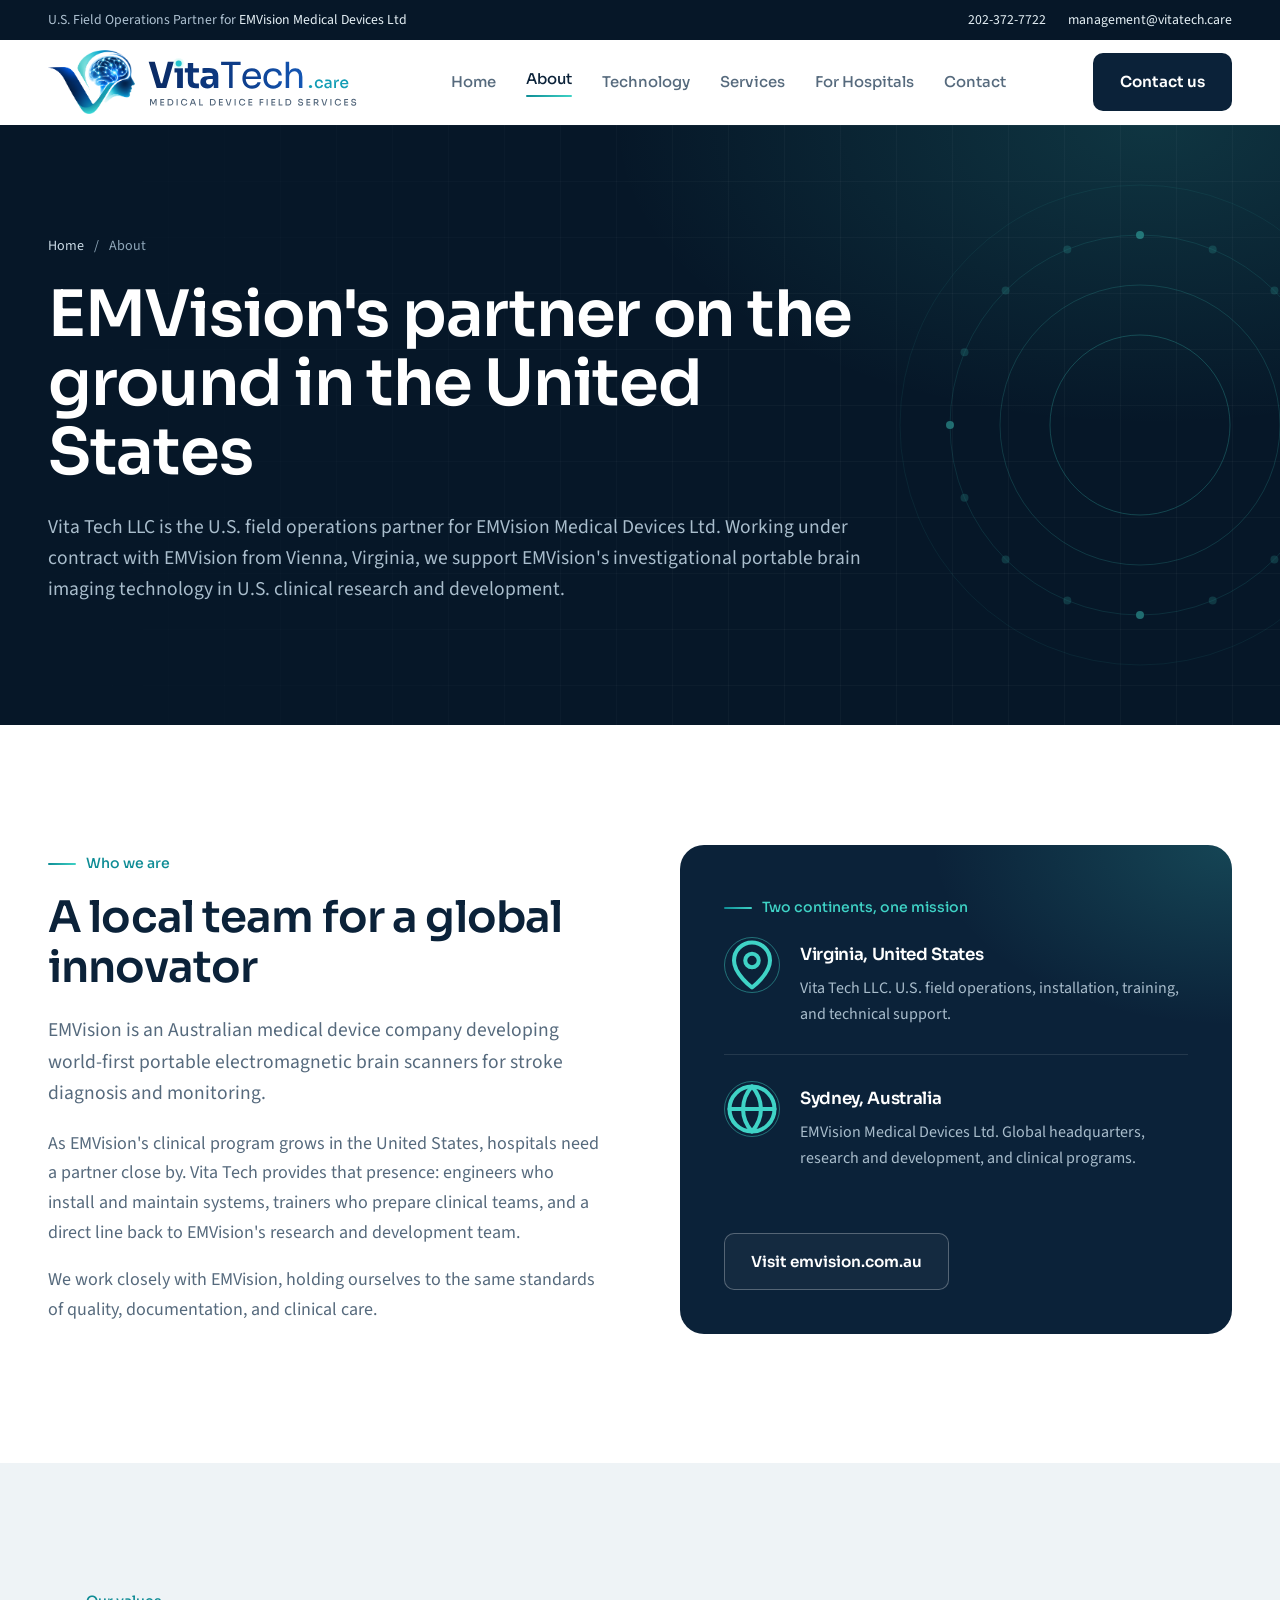
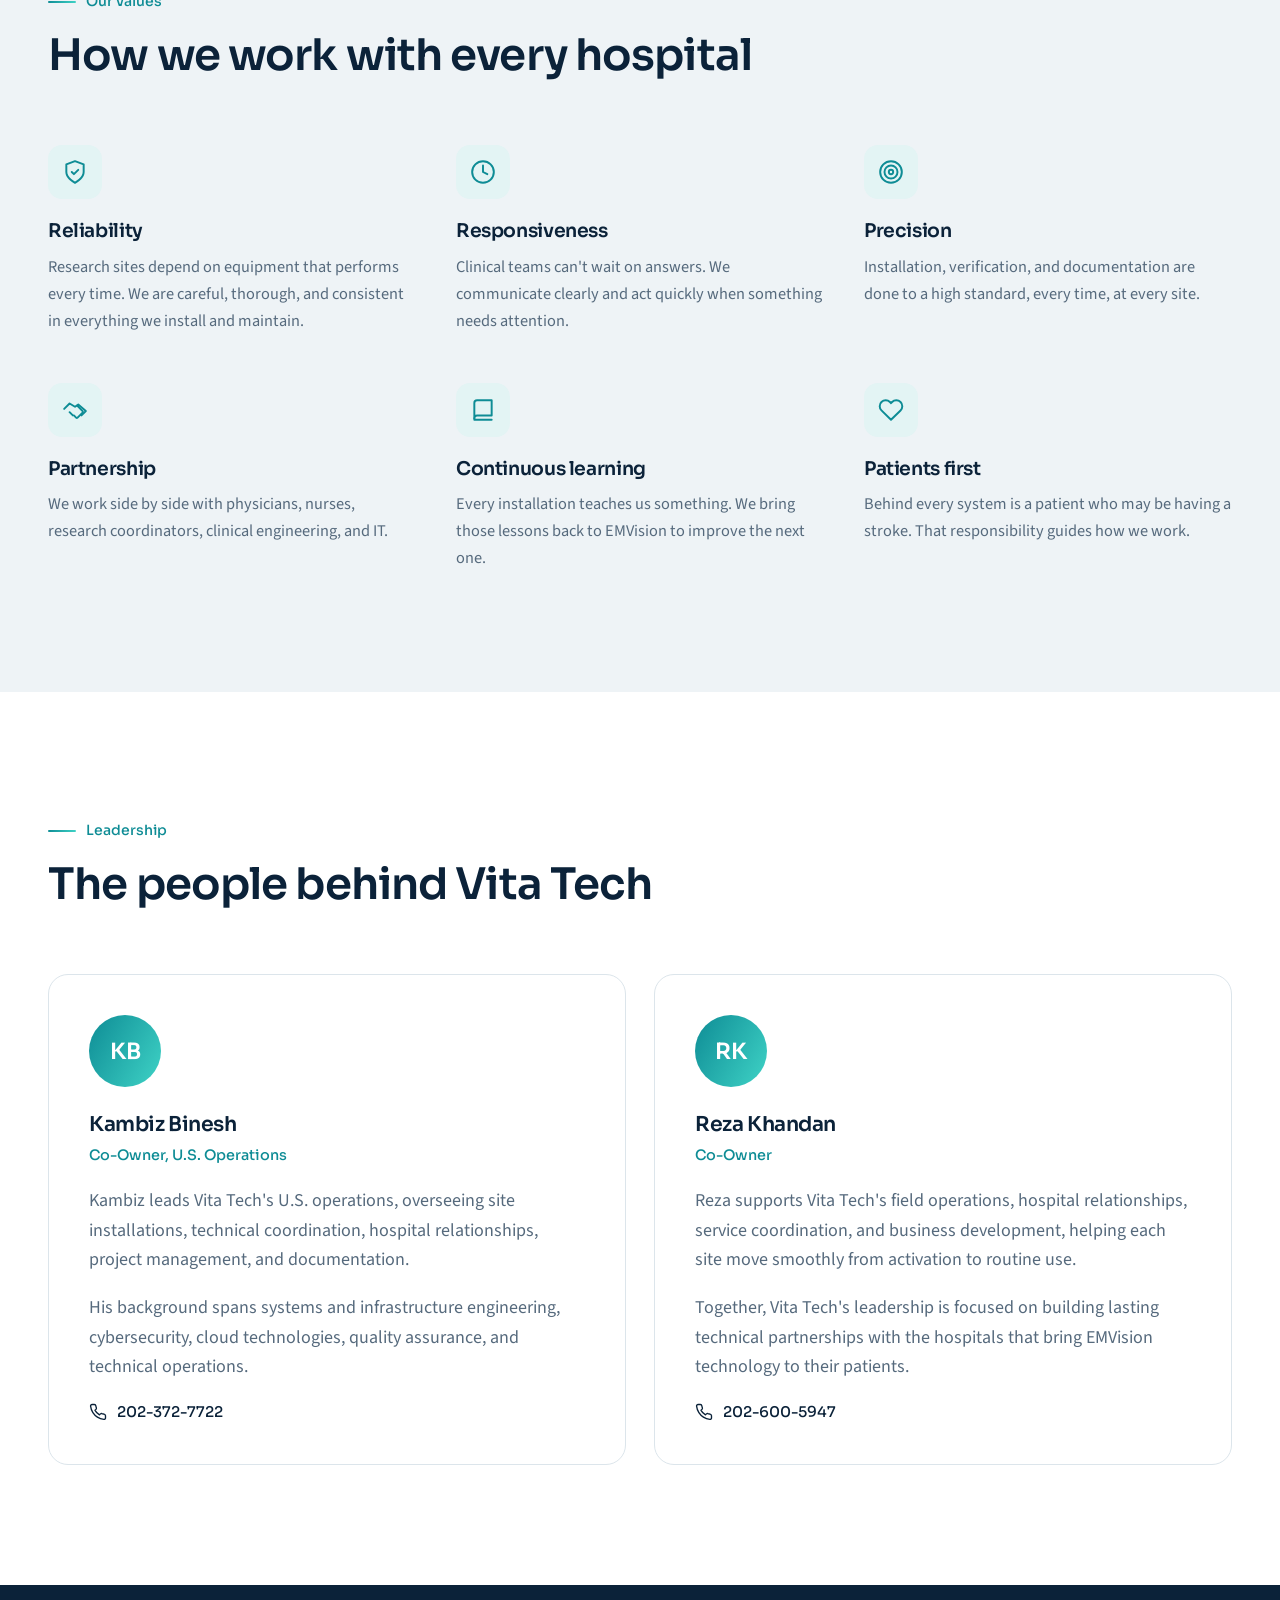
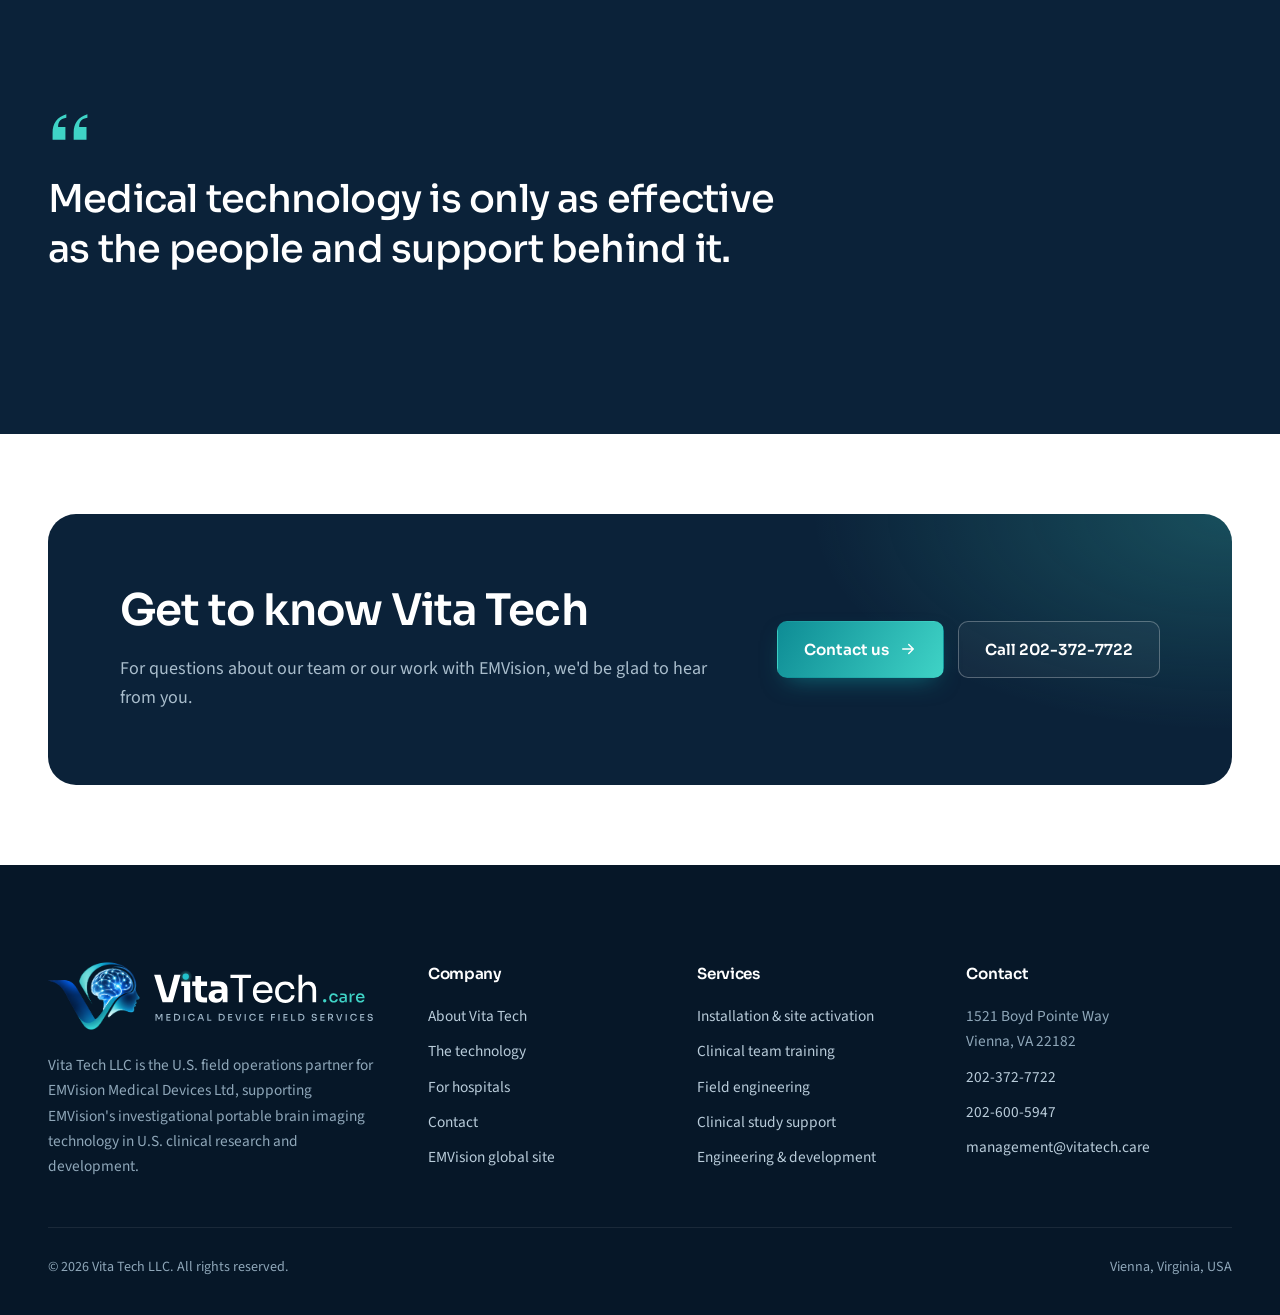
==== commit 19164da1: "Add files via upload" ====
--- a/about.html
+++ b/about.html
@@ -29,7 +29,13 @@
     <a class="logo" href="index.html"><img src="assets/logo.svg" alt="VitaTech.care, Medical Device Field Services" width="236" height="48"></a>
     <nav class="main-nav" id="main-nav" aria-label="Main">
       <ul><li><a href="index.html">Home</a></li><li><a href="about.html" class="active" aria-current="page">About</a></li><li><a href="technology.html">Technology</a></li><li><a href="services.html">Services</a></li><li><a href="hospitals.html">For Hospitals</a></li><li><a href="contact.html">Contact</a></li></ul>
-      <a class="btn btn-primary btn-block mobile-cta" href="contact.html">Contact us</a>
+      <div class="nav-foot">
+        <a class="btn btn-primary btn-block" href="contact.html">Contact us</a>
+        <div class="nav-contact">
+          <a href="tel:+12023727722"><svg viewBox="0 0 24 24" fill="none" stroke="currentColor" stroke-width="1.8" stroke-linecap="round" stroke-linejoin="round" aria-hidden="true"><path d="M22 16.9v3a2 2 0 0 1-2.2 2 19.8 19.8 0 0 1-8.6-3.1 19.5 19.5 0 0 1-6-6A19.8 19.8 0 0 1 2.1 4.2 2 2 0 0 1 4.1 2h3a2 2 0 0 1 2 1.7c.1.9.4 1.8.7 2.7a2 2 0 0 1-.5 2.1L8 9.8a16 16 0 0 0 6 6l1.3-1.3a2 2 0 0 1 2.1-.4c.9.3 1.8.6 2.7.7a2 2 0 0 1 1.7 2z"/></svg><span>202-372-7722</span></a>
+          <a href="mailto:management@vitatech.care"><svg viewBox="0 0 24 24" fill="none" stroke="currentColor" stroke-width="1.8" stroke-linecap="round" stroke-linejoin="round" aria-hidden="true"><rect x="2" y="4" width="20" height="16" rx="2"/><path d="M22 6l-10 7L2 6"/></svg><span>management@vitatech.care</span></a>
+        </div>
+      </div>
     </nav>
     <a class="btn btn-dark header-cta" href="contact.html">Contact us</a>
     <button class="nav-toggle" aria-label="Open menu" aria-expanded="false" aria-controls="main-nav"><span></span></button>
--- a/assets/styles.css
+++ b/assets/styles.css
@@ -53,7 +53,9 @@
 @media (max-width:760px){.utility .u-right{display:none}.utility .container{justify-content:center;text-align:center}}
 
 /* ---------- Header ---------- */
-.site-header{position:sticky;top:0;z-index:100;background:rgba(255,255,255,.94);backdrop-filter:blur(14px) saturate(1.4);-webkit-backdrop-filter:blur(14px) saturate(1.4);border-bottom:1px solid transparent;transition:border-color .2s,box-shadow .2s}
+.site-header{position:sticky;top:0;z-index:100;background:transparent;border-bottom:1px solid transparent;transition:border-color .2s,box-shadow .2s}
+.site-header::before{content:"";position:absolute;inset:0;z-index:-1;background:rgba(255,255,255,.94);backdrop-filter:blur(14px) saturate(1.4);-webkit-backdrop-filter:blur(14px) saturate(1.4)}
+.nav-open .site-header::before{background:#fff}
 .site-header.scrolled{border-bottom-color:var(--line);box-shadow:0 8px 24px -18px rgba(11,34,57,.35)}
 .site-header .container{display:flex;align-items:center;justify-content:space-between;height:var(--header-h);gap:24px}
 .logo{display:flex;align-items:center;gap:13px;text-decoration:none;flex:none}
@@ -78,19 +80,29 @@
 .nav-open .nav-toggle span{background:transparent}
 .nav-open .nav-toggle span::before{transform:translateY(6px) rotate(45deg)}
 .nav-open .nav-toggle span::after{transform:translateY(-6px) rotate(-45deg)}
+.nav-foot{display:none}
 @media (max-width:1060px){
   .nav-toggle{display:flex}
   .site-header .header-cta{display:none}
-  .main-nav{position:fixed;top:var(--header-h);left:0;right:0;bottom:0;background:var(--white);padding:16px 28px 40px;display:none;overflow-y:auto}
-  .nav-open .main-nav{display:block}
-  .main-nav ul{flex-direction:column;align-items:stretch}
-  .main-nav a{font-size:1.2rem;padding:16px 4px;border-bottom:1px solid var(--line);border-radius:0}
-  .main-nav a.active::after{display:none}
-  .main-nav a.active{color:var(--teal)}
-  .main-nav .mobile-cta{display:block;margin-top:24px}
+  .main-nav{position:fixed;top:var(--nav-top,var(--header-h));left:0;right:0;bottom:0;z-index:99;background:var(--white);border-top:1px solid var(--line);padding:8px 24px calc(28px + env(safe-area-inset-bottom,0px));display:flex;flex-direction:column;overflow-y:auto;opacity:0;visibility:hidden;transform:translateY(-10px);transition:opacity .22s ease,transform .22s ease,visibility 0s linear .22s}
+  .nav-open .main-nav{opacity:1;visibility:visible;transform:none;transition:opacity .22s ease,transform .22s ease,visibility 0s}
+  .main-nav ul{flex-direction:column;align-items:stretch;gap:0}
+  .main-nav li{border-bottom:1px solid var(--line)}
+  .main-nav li a{display:flex;align-items:center;justify-content:space-between;font-size:1.12rem;font-weight:500;color:var(--navy);padding:18px 4px;border-radius:0}
+  .main-nav li a:hover{background:transparent;color:var(--teal)}
+  .main-nav li a::after,.main-nav li a.active::after{content:"";display:block;flex:none;width:18px;height:18px;margin:0;border-radius:0;background:url("data:image/svg+xml,%3Csvg xmlns='http://www.w3.org/2000/svg' viewBox='0 0 24 24'%3E%3Cpath d='M9 6l6 6-6 6' fill='none' stroke='%2394A3B2' stroke-width='2' stroke-linecap='round' stroke-linejoin='round'/%3E%3C/svg%3E") center/18px no-repeat}
+  .main-nav li a.active{color:var(--teal);font-weight:600}
+  .main-nav li a.active::after{background-image:url("data:image/svg+xml,%3Csvg xmlns='http://www.w3.org/2000/svg' viewBox='0 0 24 24'%3E%3Cpath d='M9 6l6 6-6 6' fill='none' stroke='%230E8C95' stroke-width='2.4' stroke-linecap='round' stroke-linejoin='round'/%3E%3C/svg%3E")}
+  .nav-foot{display:block;margin-top:auto;padding-top:32px}
+  .nav-contact{display:grid;gap:4px;margin-top:18px}
+  .nav-foot .btn{display:flex;font-weight:600;color:#fff;font-size:1rem;padding:16px 24px;border-radius:10px;justify-content:center}
+  .nav-foot .btn:hover{background:var(--grad);color:#fff}
+  .nav-contact a{display:flex;align-items:center;justify-content:flex-start;gap:12px;padding:10px 4px;border-radius:0;background:none;font-family:var(--text);font-size:1rem;font-weight:400;color:var(--slate);border:0}
+  .nav-contact a::after{display:none}
+  .nav-contact svg{width:18px;height:18px;color:var(--teal);flex:none}
+  .nav-open{overflow:hidden}
 }
-.main-nav .mobile-cta{display:none}
-@media (max-width:1060px){.main-nav .mobile-cta{display:block}}
+@media (max-width:760px){.utility{display:none}}
 
 /* ---------- Buttons ---------- */
 .btn{display:inline-flex;align-items:center;justify-content:center;gap:10px;font-family:var(--display);font-weight:600;font-size:.95rem;padding:15px 26px;border-radius:10px;text-decoration:none;border:1.5px solid transparent;cursor:pointer;transition:transform .15s,box-shadow .2s,background .2s,color .2s,border-color .2s;white-space:nowrap}
@@ -379,3 +391,11 @@
 .form-card .form-status{margin-top:14px}
 @media (max-width:600px){.form-card{padding:26px 22px}.form-foot .btn{width:100%}}
 .info-card{display:flex;flex-direction:column}
+
+/* ---------- Small-screen polish ---------- */
+@media (max-width:480px){
+  .btn-row{gap:12px}
+  .btn-row .btn{width:100%}
+  .hero .container{padding-top:56px;padding-bottom:64px}
+  .page-hero{padding:60px 0 56px}
+}
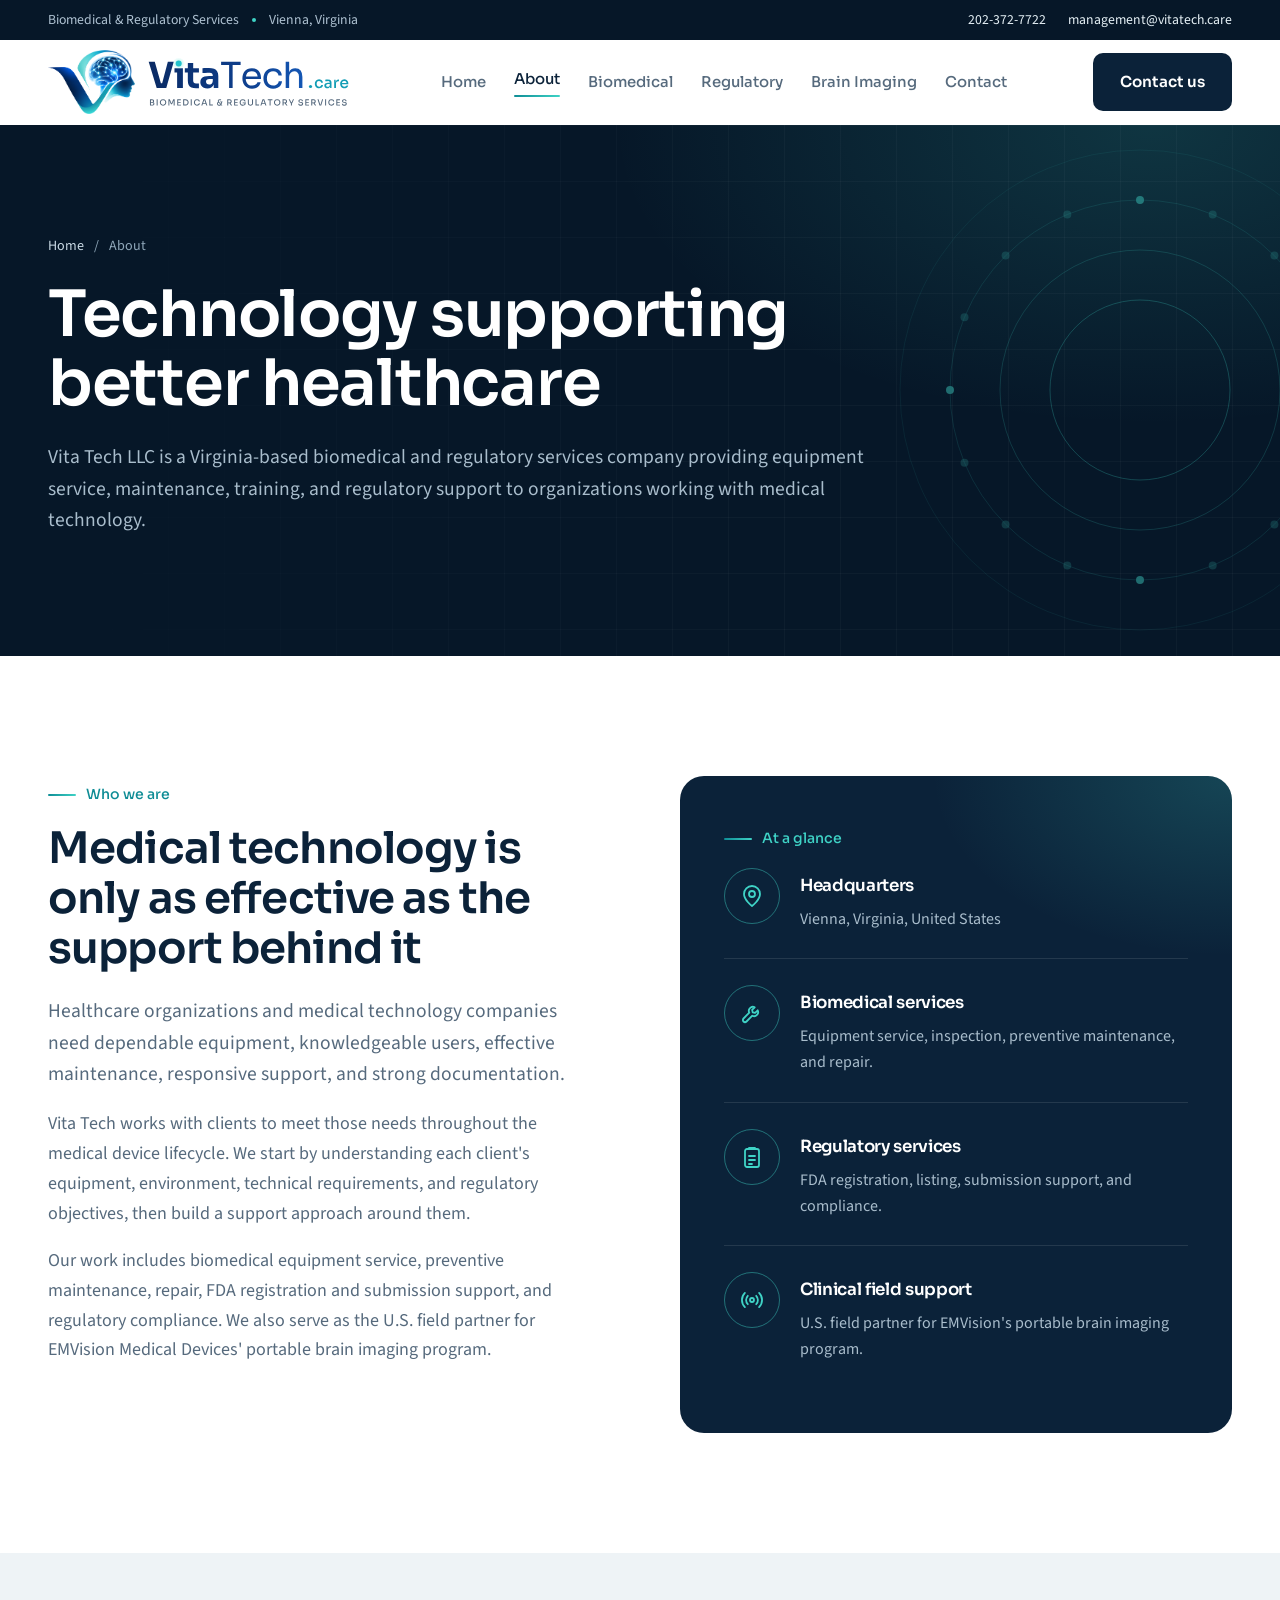
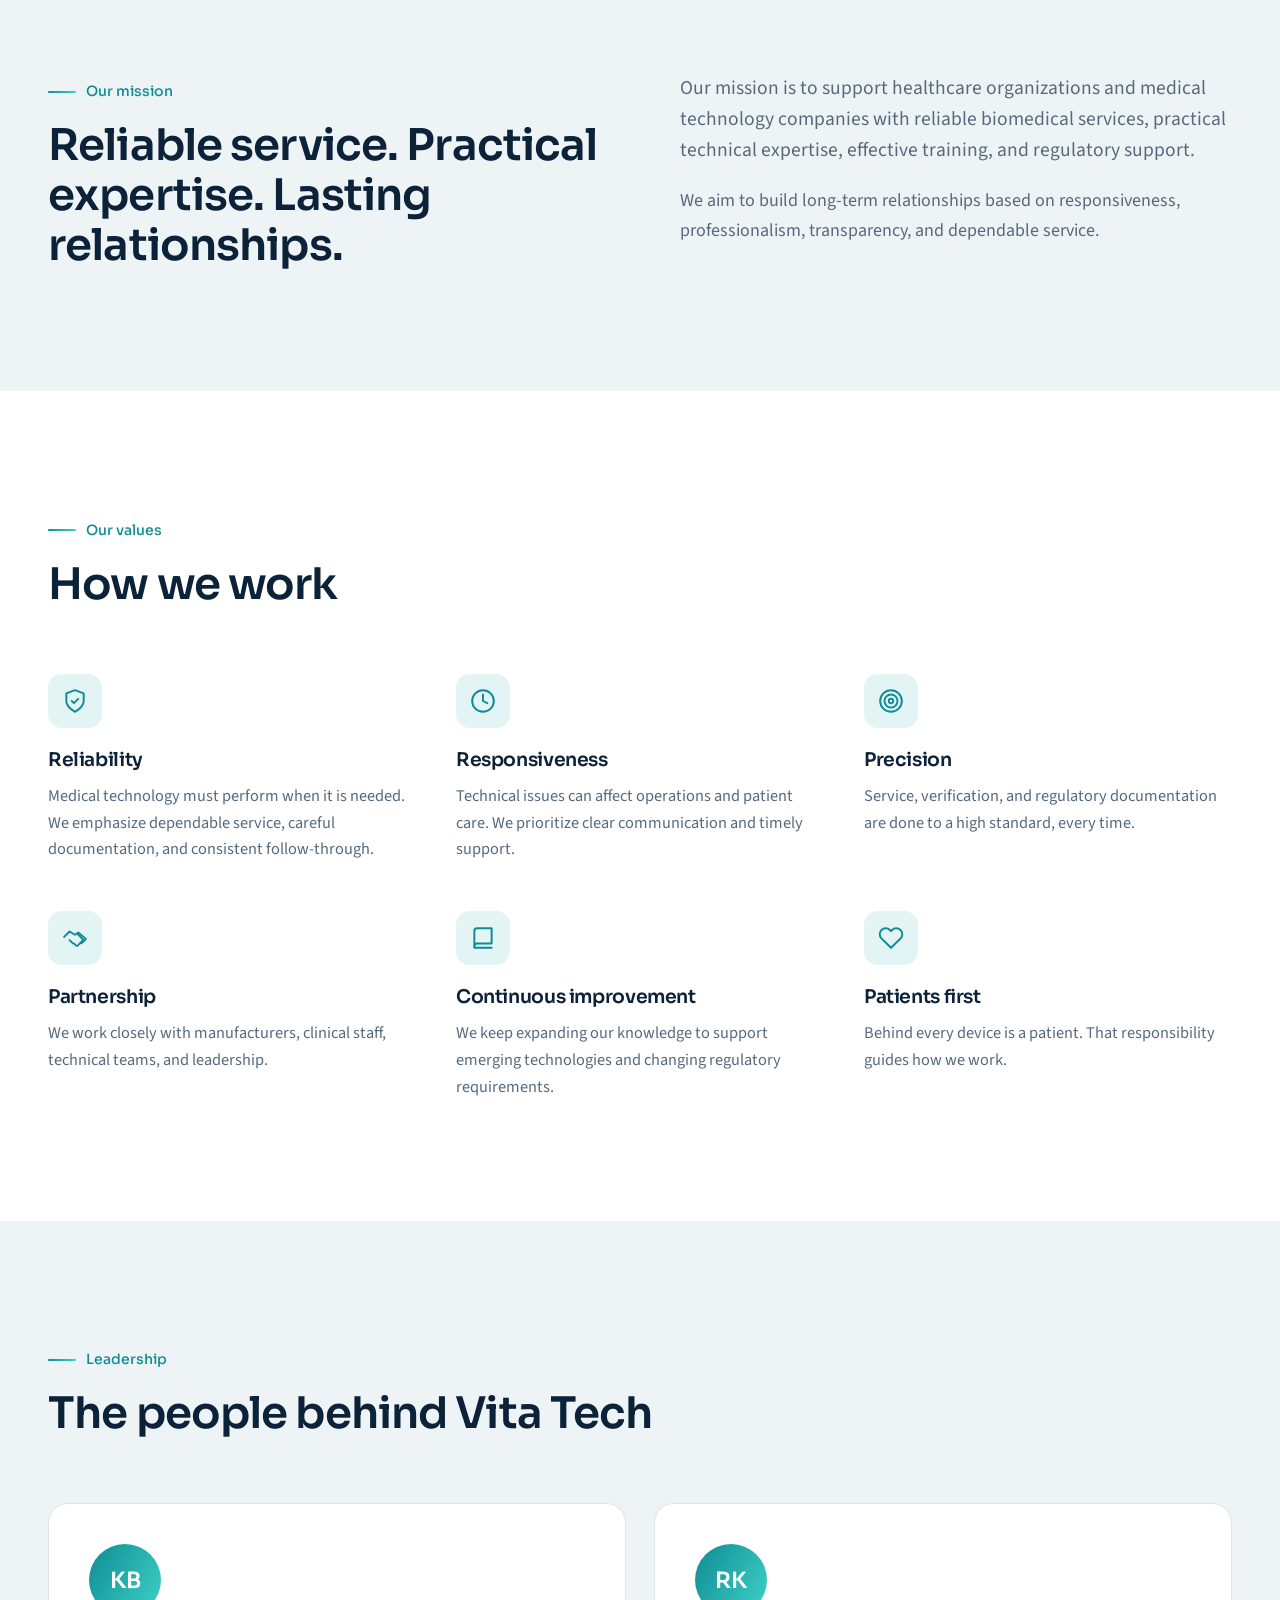
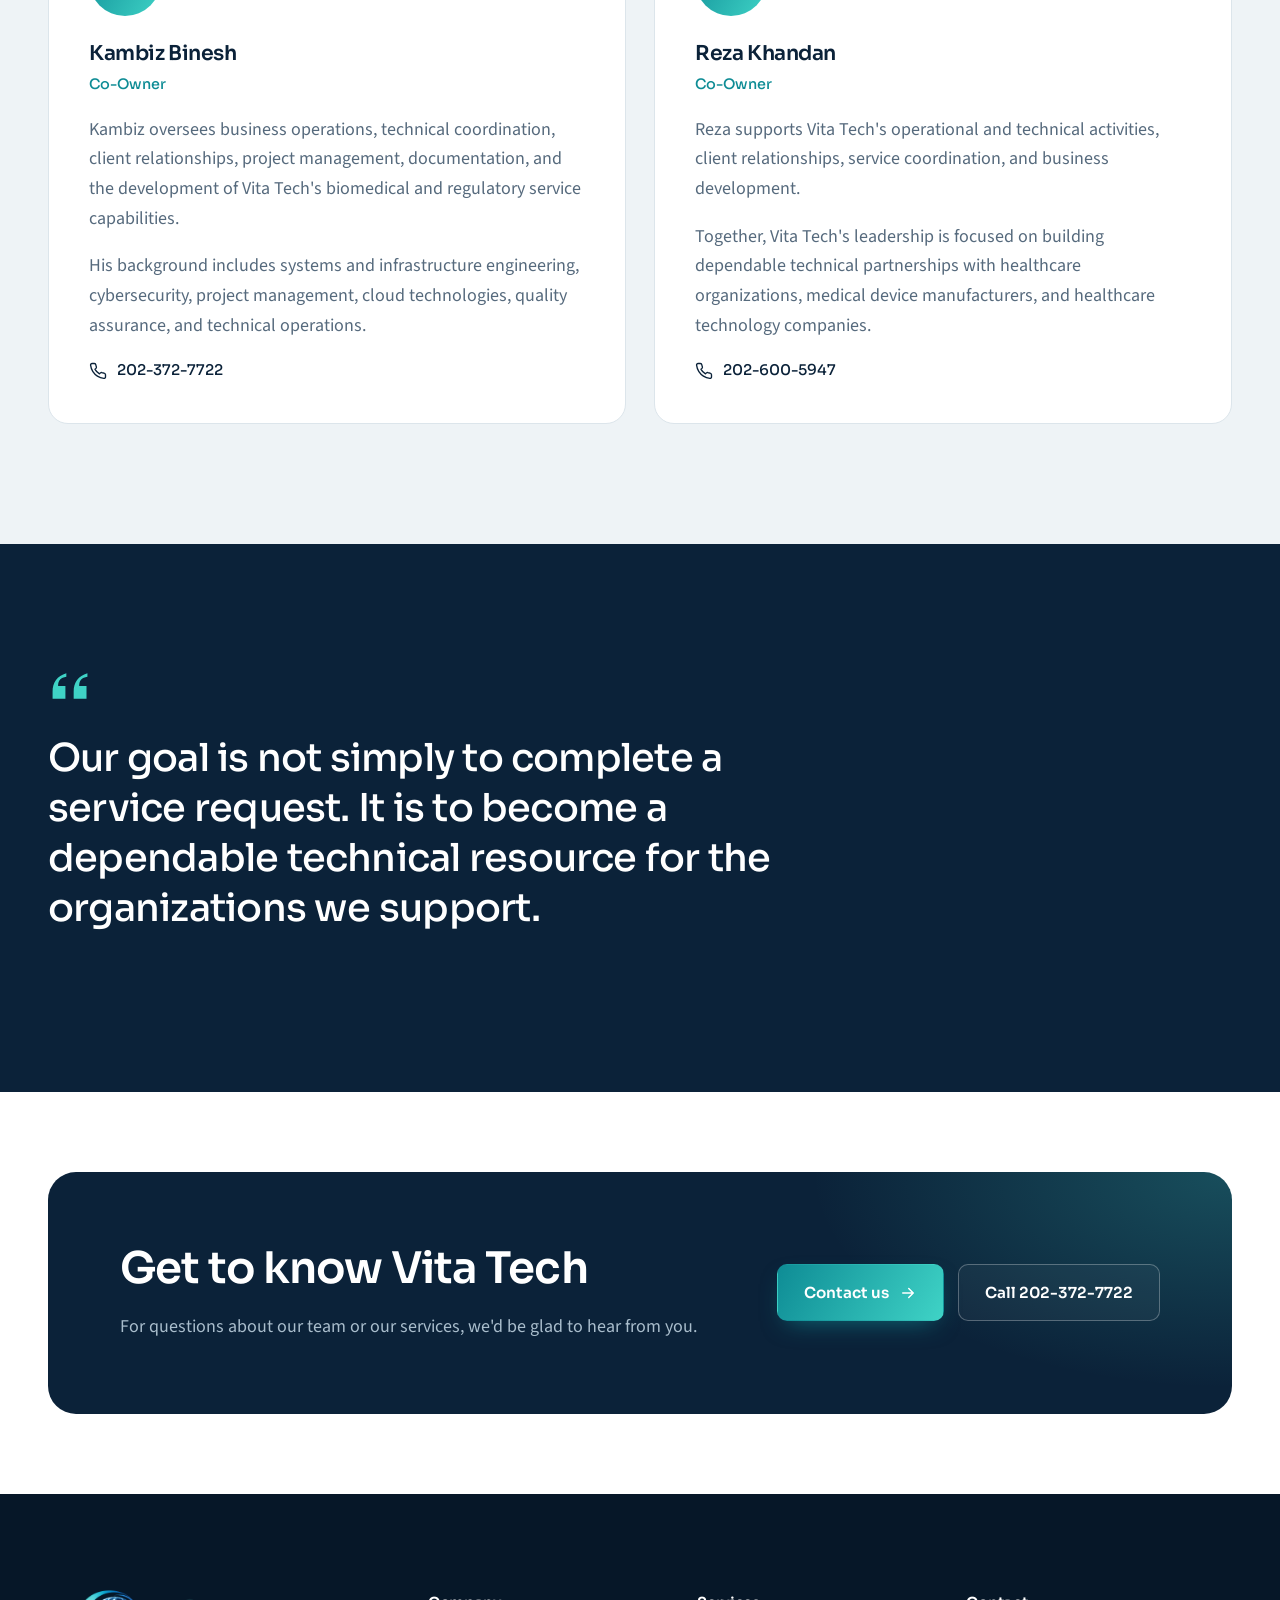
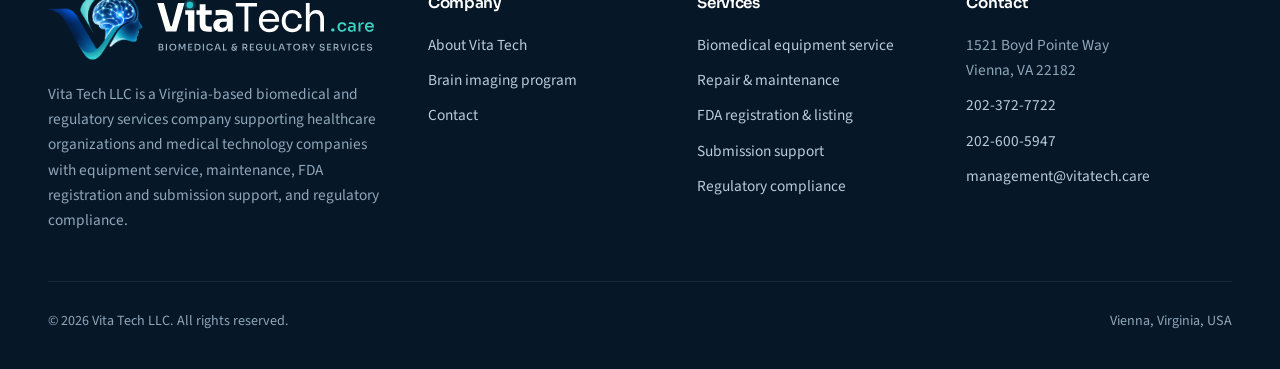
==== commit 0405c1d3: "Add files via upload" ====
--- a/about.html
+++ b/about.html
@@ -3,10 +3,10 @@
 <head>
 <meta charset="utf-8">
 <meta name="viewport" content="width=device-width, initial-scale=1">
-<title>About Vita Tech | U.S. Field Operations Partner for EMVision</title>
-<meta name="description" content="Vita Tech LLC, based in Vienna, Virginia, is the U.S. field operations partner for EMVision Medical Devices Ltd.">
-<meta property="og:title" content="About Vita Tech | U.S. Field Operations Partner for EMVision">
-<meta property="og:description" content="Vita Tech LLC, based in Vienna, Virginia, is the U.S. field operations partner for EMVision Medical Devices Ltd.">
+<title>About Vita Tech | Biomedical & Regulatory Services</title>
+<meta name="description" content="Vita Tech LLC is a Virginia-based biomedical and regulatory services company.">
+<meta property="og:title" content="About Vita Tech | Biomedical & Regulatory Services">
+<meta property="og:description" content="Vita Tech LLC is a Virginia-based biomedical and regulatory services company.">
 <meta property="og:type" content="website">
 <meta name="theme-color" content="#061728">
 <link rel="icon" href="assets/favicon.png" type="image/png">
@@ -20,15 +20,15 @@
 <a class="skip-link" href="#main">Skip to content</a>
 <div class="utility">
   <div class="container">
-    <span>U.S. Field Operations Partner for <a href="https://emvision.com.au/" target="_blank" rel="noopener">EMVision Medical Devices Ltd</a></span>
+    <span>Biomedical &amp; Regulatory Services <span class="u-sep" aria-hidden="true"></span> Vienna, Virginia</span>
     <span class="u-right"><a href="tel:+12023727722">202-372-7722</a><a href="mailto:management@vitatech.care">management@vitatech.care</a></span>
   </div>
 </div>
 <header class="site-header">
   <div class="container">
-    <a class="logo" href="index.html"><img src="assets/logo.svg" alt="VitaTech.care, Medical Device Field Services" width="236" height="48"></a>
+    <a class="logo" href="index.html"><img src="assets/logo.svg" alt="VitaTech.care, Biomedical &amp; Regulatory Services" width="230" height="48"></a>
     <nav class="main-nav" id="main-nav" aria-label="Main">
-      <ul><li><a href="index.html">Home</a></li><li><a href="about.html" class="active" aria-current="page">About</a></li><li><a href="technology.html">Technology</a></li><li><a href="services.html">Services</a></li><li><a href="hospitals.html">For Hospitals</a></li><li><a href="contact.html">Contact</a></li></ul>
+      <ul><li><a href="index.html">Home</a></li><li><a href="about.html" class="active" aria-current="page">About</a></li><li><a href="biomedical.html">Biomedical</a></li><li><a href="regulatory.html">Regulatory</a></li><li><a href="brain-imaging.html">Brain Imaging</a></li><li><a href="contact.html">Contact</a></li></ul>
       <div class="nav-foot">
         <a class="btn btn-primary btn-block" href="contact.html">Contact us</a>
         <div class="nav-contact">
@@ -46,8 +46,8 @@
   <svg class="rings" viewBox="0 0 520 520" aria-hidden="true"><circle cx="260" cy="260" r="90" fill="none" stroke="rgba(63,211,198,0.5)" stroke-width="1"/><circle cx="260" cy="260" r="140" fill="none" stroke="rgba(63,211,198,0.35)" stroke-width="1"/><circle cx="260" cy="260" r="190" fill="none" stroke="rgba(63,211,198,0.25)" stroke-width="1"/><circle cx="260" cy="260" r="240" fill="none" stroke="rgba(63,211,198,0.15)" stroke-width="1"/><circle cx="450.0" cy="260.0" r="4" fill="#3FD3C6" opacity="0.9"/><circle cx="435.5" cy="332.7" r="4" fill="#3FD3C6" opacity="0.35"/><circle cx="394.4" cy="394.4" r="4" fill="#3FD3C6" opacity="0.35"/><circle cx="332.7" cy="435.5" r="4" fill="#3FD3C6" opacity="0.35"/><circle cx="260.0" cy="450.0" r="4" fill="#3FD3C6" opacity="0.9"/><circle cx="187.3" cy="435.5" r="4" fill="#3FD3C6" opacity="0.35"/><circle cx="125.6" cy="394.4" r="4" fill="#3FD3C6" opacity="0.35"/><circle cx="84.5" cy="332.7" r="4" fill="#3FD3C6" opacity="0.35"/><circle cx="70.0" cy="260.0" r="4" fill="#3FD3C6" opacity="0.9"/><circle cx="84.5" cy="187.3" r="4" fill="#3FD3C6" opacity="0.35"/><circle cx="125.6" cy="125.6" r="4" fill="#3FD3C6" opacity="0.35"/><circle cx="187.3" cy="84.5" r="4" fill="#3FD3C6" opacity="0.35"/><circle cx="260.0" cy="70.0" r="4" fill="#3FD3C6" opacity="0.9"/><circle cx="332.7" cy="84.5" r="4" fill="#3FD3C6" opacity="0.35"/><circle cx="394.4" cy="125.6" r="4" fill="#3FD3C6" opacity="0.35"/><circle cx="435.5" cy="187.3" r="4" fill="#3FD3C6" opacity="0.35"/></svg>
   <div class="container">
     <div class="crumbs"><a href="index.html">Home</a><span aria-hidden="true">/</span><span>About</span></div>
-    <h1>EMVision's partner on the ground in the United States</h1>
-    <p class="lead">Vita Tech LLC is the U.S. field operations partner for EMVision Medical Devices Ltd. Working under contract with EMVision from Vienna, Virginia, we support EMVision's investigational portable brain imaging technology in U.S. clinical research and development.</p>
+    <h1>Technology supporting better healthcare</h1>
+    <p class="lead">Vita Tech LLC is a Virginia-based biomedical and regulatory services company providing equipment service, maintenance, training, and regulatory support to organizations working with medical technology.</p>
   </div>
 </section>
 
@@ -55,40 +55,54 @@
   <div class="container split top">
     <div>
       <span class="kicker">Who we are</span>
-      <h2>A local team for a global innovator</h2>
-      <p class="lead" style="margin-top:22px">EMVision is an Australian medical device company developing world-first portable electromagnetic brain scanners for stroke diagnosis and monitoring.</p>
-      <p class="muted">As EMVision's clinical program grows in the United States, hospitals need a partner close by. Vita Tech provides that presence: engineers who install and maintain systems, trainers who prepare clinical teams, and a direct line back to EMVision's research and development team.</p>
-      <p class="muted">We work closely with EMVision, holding ourselves to the same standards of quality, documentation, and clinical care.</p>
+      <h2>Medical technology is only as effective as the support behind it</h2>
+      <p class="lead" style="margin-top:22px">Healthcare organizations and medical technology companies need dependable equipment, knowledgeable users, effective maintenance, responsive support, and strong documentation.</p>
+      <p class="muted">Vita Tech works with clients to meet those needs throughout the medical device lifecycle. We start by understanding each client's equipment, environment, technical requirements, and regulatory objectives, then build a support approach around them.</p>
+      <p class="muted">Our work includes biomedical equipment service, preventive maintenance, repair, FDA registration and submission support, and regulatory compliance. We also serve as the U.S. field partner for EMVision Medical Devices' portable brain imaging program.</p>
     </div>
     <div class="panel on-dark">
-      <span class="kicker">Two continents, one mission</span>
+      <span class="kicker">At a glance</span>
       <ol class="flow">
-        <li><span class="n"><svg viewBox="0 0 24 24" fill="none" stroke="currentColor" stroke-width="1.8" stroke-linecap="round" stroke-linejoin="round" aria-hidden="true"><path d="M20 10c0 6-8 12-8 12s-8-6-8-12a8 8 0 0 1 16 0z"/><circle cx="12" cy="10" r="3"/></svg></span><div><h4>Virginia, United States</h4><p>Vita Tech LLC. U.S. field operations, installation, training, and technical support.</p></div></li>
-        <li><span class="n"><svg viewBox="0 0 24 24" fill="none" stroke="currentColor" stroke-width="1.8" stroke-linecap="round" stroke-linejoin="round" aria-hidden="true"><circle cx="12" cy="12" r="10"/><path d="M2 12h20M12 2a15.3 15.3 0 0 1 4 10 15.3 15.3 0 0 1-4 10 15.3 15.3 0 0 1-4-10 15.3 15.3 0 0 1 4-10z"/></svg></span><div><h4>Sydney, Australia</h4><p>EMVision Medical Devices Ltd. Global headquarters, research and development, and clinical programs.</p></div></li>
+        <li><span class="n"><svg viewBox="0 0 24 24" fill="none" stroke="currentColor" stroke-width="1.8" stroke-linecap="round" stroke-linejoin="round" aria-hidden="true"><path d="M20 10c0 6-8 12-8 12s-8-6-8-12a8 8 0 0 1 16 0z"/><circle cx="12" cy="10" r="3"/></svg></span><div><h4>Headquarters</h4><p>Vienna, Virginia, United States</p></div></li>
+        <li><span class="n"><svg viewBox="0 0 24 24" fill="none" stroke="currentColor" stroke-width="1.8" stroke-linecap="round" stroke-linejoin="round" aria-hidden="true"><path d="M14.7 6.3a4 4 0 0 0-5.4 5.4L3.5 17.5a2.1 2.1 0 0 0 3 3l5.8-5.8a4 4 0 0 0 5.4-5.4l-2.6 2.6-2.4-.6-.6-2.4z"/></svg></span><div><h4>Biomedical services</h4><p>Equipment service, inspection, preventive maintenance, and repair.</p></div></li>
+        <li><span class="n"><svg viewBox="0 0 24 24" fill="none" stroke="currentColor" stroke-width="1.8" stroke-linecap="round" stroke-linejoin="round" aria-hidden="true"><rect x="5" y="4" width="14" height="18" rx="2"/><path d="M9 4V3h6v1M9 11h6M9 15h6M9 19h3"/></svg></span><div><h4>Regulatory services</h4><p>FDA registration, listing, submission support, and compliance.</p></div></li>
+        <li><span class="n"><svg viewBox="0 0 24 24" fill="none" stroke="currentColor" stroke-width="1.8" stroke-linecap="round" stroke-linejoin="round" aria-hidden="true"><circle cx="12" cy="12" r="2"/><path d="M16.2 7.8a6 6 0 0 1 0 8.4M7.8 16.2a6 6 0 0 1 0-8.4M19.1 4.9a10 10 0 0 1 0 14.2M4.9 19.1a10 10 0 0 1 0-14.2"/></svg></span><div><h4>Clinical field support</h4><p>U.S. field partner for EMVision's portable brain imaging program.</p></div></li>
       </ol>
-      <div class="btn-row"><a class="btn btn-ghost-light" href="https://emvision.com.au/" target="_blank" rel="noopener">Visit emvision.com.au</a></div>
     </div>
   </div>
 </section>
 
 <section class="section bg-mist">
-  <div class="container">
-    <div class="section-head">
-      <span class="kicker">Our values</span>
-      <h2>How we work with every hospital</h2>
+  <div class="container split top">
+    <div>
+      <span class="kicker">Our mission</span>
+      <h2>Reliable service. Practical expertise. Lasting relationships.</h2>
     </div>
-    <div class="features">
-      <div class="feature"><span class="icon"><svg viewBox="0 0 24 24" fill="none" stroke="currentColor" stroke-width="1.8" stroke-linecap="round" stroke-linejoin="round" aria-hidden="true"><path d="M12 22s8-4 8-10V5l-8-3-8 3v7c0 6 8 10 8 10z"/><path d="M9 12l2 2 4-4"/></svg></span><h3>Reliability</h3><p>Research sites depend on equipment that performs every time. We are careful, thorough, and consistent in everything we install and maintain.</p></div>
-      <div class="feature"><span class="icon"><svg viewBox="0 0 24 24" fill="none" stroke="currentColor" stroke-width="1.8" stroke-linecap="round" stroke-linejoin="round" aria-hidden="true"><circle cx="12" cy="12" r="10"/><path d="M12 6v6l4 2"/></svg></span><h3>Responsiveness</h3><p>Clinical teams can't wait on answers. We communicate clearly and act quickly when something needs attention.</p></div>
-      <div class="feature"><span class="icon"><svg viewBox="0 0 24 24" fill="none" stroke="currentColor" stroke-width="1.8" stroke-linecap="round" stroke-linejoin="round" aria-hidden="true"><circle cx="12" cy="12" r="10"/><circle cx="12" cy="12" r="6"/><circle cx="12" cy="12" r="2"/></svg></span><h3>Precision</h3><p>Installation, verification, and documentation are done to a high standard, every time, at every site.</p></div>
-      <div class="feature"><span class="icon"><svg viewBox="0 0 24 24" fill="none" stroke="currentColor" stroke-width="1.8" stroke-linecap="round" stroke-linejoin="round" aria-hidden="true"><path d="M11 17l2 2a1 1 0 0 0 1.4 0l4.6-4.6a1 1 0 0 0 0-1.4L14 8"/><path d="M2 11l5-5 5 3 3-2 7 6-4 4"/><path d="M7 14l3 3"/></svg></span><h3>Partnership</h3><p>We work side by side with physicians, nurses, research coordinators, clinical engineering, and IT.</p></div>
-      <div class="feature"><span class="icon"><svg viewBox="0 0 24 24" fill="none" stroke="currentColor" stroke-width="1.8" stroke-linecap="round" stroke-linejoin="round" aria-hidden="true"><path d="M4 19.5A2.5 2.5 0 0 1 6.5 17H20V3H6.5A2.5 2.5 0 0 0 4 5.5z"/><path d="M4 19.5V21h16"/></svg></span><h3>Continuous learning</h3><p>Every installation teaches us something. We bring those lessons back to EMVision to improve the next one.</p></div>
-      <div class="feature"><span class="icon"><svg viewBox="0 0 24 24" fill="none" stroke="currentColor" stroke-width="1.8" stroke-linecap="round" stroke-linejoin="round" aria-hidden="true"><path d="M20.8 4.6a5.5 5.5 0 0 0-7.8 0L12 5.7l-1-1.1a5.5 5.5 0 0 0-7.8 7.8L12 21l8.8-8.6a5.5 5.5 0 0 0 0-7.8z"/></svg></span><h3>Patients first</h3><p>Behind every system is a patient who may be having a stroke. That responsibility guides how we work.</p></div>
+    <div>
+      <p class="lead">Our mission is to support healthcare organizations and medical technology companies with reliable biomedical services, practical technical expertise, effective training, and regulatory support.</p>
+      <p class="muted">We aim to build long-term relationships based on responsiveness, professionalism, transparency, and dependable service.</p>
     </div>
   </div>
 </section>
 
 <section class="section">
+  <div class="container">
+    <div class="section-head">
+      <span class="kicker">Our values</span>
+      <h2>How we work</h2>
+    </div>
+    <div class="features">
+      <div class="feature"><span class="icon"><svg viewBox="0 0 24 24" fill="none" stroke="currentColor" stroke-width="1.8" stroke-linecap="round" stroke-linejoin="round" aria-hidden="true"><path d="M12 22s8-4 8-10V5l-8-3-8 3v7c0 6 8 10 8 10z"/><path d="M9 12l2 2 4-4"/></svg></span><h3>Reliability</h3><p>Medical technology must perform when it is needed. We emphasize dependable service, careful documentation, and consistent follow-through.</p></div>
+      <div class="feature"><span class="icon"><svg viewBox="0 0 24 24" fill="none" stroke="currentColor" stroke-width="1.8" stroke-linecap="round" stroke-linejoin="round" aria-hidden="true"><circle cx="12" cy="12" r="10"/><path d="M12 6v6l4 2"/></svg></span><h3>Responsiveness</h3><p>Technical issues can affect operations and patient care. We prioritize clear communication and timely support.</p></div>
+      <div class="feature"><span class="icon"><svg viewBox="0 0 24 24" fill="none" stroke="currentColor" stroke-width="1.8" stroke-linecap="round" stroke-linejoin="round" aria-hidden="true"><circle cx="12" cy="12" r="10"/><circle cx="12" cy="12" r="6"/><circle cx="12" cy="12" r="2"/></svg></span><h3>Precision</h3><p>Service, verification, and regulatory documentation are done to a high standard, every time.</p></div>
+      <div class="feature"><span class="icon"><svg viewBox="0 0 24 24" fill="none" stroke="currentColor" stroke-width="1.8" stroke-linecap="round" stroke-linejoin="round" aria-hidden="true"><path d="M11 17l2 2a1 1 0 0 0 1.4 0l4.6-4.6a1 1 0 0 0 0-1.4L14 8"/><path d="M2 11l5-5 5 3 3-2 7 6-4 4"/><path d="M7 14l3 3"/></svg></span><h3>Partnership</h3><p>We work closely with manufacturers, clinical staff, technical teams, and leadership.</p></div>
+      <div class="feature"><span class="icon"><svg viewBox="0 0 24 24" fill="none" stroke="currentColor" stroke-width="1.8" stroke-linecap="round" stroke-linejoin="round" aria-hidden="true"><path d="M4 19.5A2.5 2.5 0 0 1 6.5 17H20V3H6.5A2.5 2.5 0 0 0 4 5.5z"/><path d="M4 19.5V21h16"/></svg></span><h3>Continuous improvement</h3><p>We keep expanding our knowledge to support emerging technologies and changing regulatory requirements.</p></div>
+      <div class="feature"><span class="icon"><svg viewBox="0 0 24 24" fill="none" stroke="currentColor" stroke-width="1.8" stroke-linecap="round" stroke-linejoin="round" aria-hidden="true"><path d="M20.8 4.6a5.5 5.5 0 0 0-7.8 0L12 5.7l-1-1.1a5.5 5.5 0 0 0-7.8 7.8L12 21l8.8-8.6a5.5 5.5 0 0 0 0-7.8z"/></svg></span><h3>Patients first</h3><p>Behind every device is a patient. That responsibility guides how we work.</p></div>
+    </div>
+  </div>
+</section>
+
+<section class="section bg-mist">
   <div class="container">
     <div class="section-head">
       <span class="kicker">Leadership</span>
@@ -98,17 +112,17 @@
       <article class="person">
         <div class="avatar" aria-hidden="true">KB</div>
         <h3>Kambiz Binesh</h3>
-        <p class="role">Co-Owner, U.S. Operations</p>
-        <p>Kambiz leads Vita Tech's U.S. operations, overseeing site installations, technical coordination, hospital relationships, project management, and documentation.</p>
-        <p>His background spans systems and infrastructure engineering, cybersecurity, cloud technologies, quality assurance, and technical operations.</p>
+        <p class="role">Co-Owner</p>
+        <p>Kambiz oversees business operations, technical coordination, client relationships, project management, documentation, and the development of Vita Tech's biomedical and regulatory service capabilities.</p>
+        <p>His background includes systems and infrastructure engineering, cybersecurity, project management, cloud technologies, quality assurance, and technical operations.</p>
         <a class="contact-line" href="tel:+12023727722"><svg width="18" height="18" viewBox="0 0 24 24" fill="none" stroke="currentColor" stroke-width="1.8" stroke-linecap="round" stroke-linejoin="round" aria-hidden="true"><path d="M22 16.9v3a2 2 0 0 1-2.2 2 19.8 19.8 0 0 1-8.6-3.1 19.5 19.5 0 0 1-6-6A19.8 19.8 0 0 1 2.1 4.2 2 2 0 0 1 4.1 2h3a2 2 0 0 1 2 1.7c.1.9.4 1.8.7 2.7a2 2 0 0 1-.5 2.1L8 9.8a16 16 0 0 0 6 6l1.3-1.3a2 2 0 0 1 2.1-.4c.9.3 1.8.6 2.7.7a2 2 0 0 1 1.7 2z"/></svg> 202-372-7722</a>
       </article>
       <article class="person">
         <div class="avatar" aria-hidden="true">RK</div>
         <h3>Reza Khandan</h3>
         <p class="role">Co-Owner</p>
-        <p>Reza supports Vita Tech's field operations, hospital relationships, service coordination, and business development, helping each site move smoothly from activation to routine use.</p>
-        <p>Together, Vita Tech's leadership is focused on building lasting technical partnerships with the hospitals that bring EMVision technology to their patients.</p>
+        <p>Reza supports Vita Tech's operational and technical activities, client relationships, service coordination, and business development.</p>
+        <p>Together, Vita Tech's leadership is focused on building dependable technical partnerships with healthcare organizations, medical device manufacturers, and healthcare technology companies.</p>
         <a class="contact-line" href="tel:+12026005947"><svg width="18" height="18" viewBox="0 0 24 24" fill="none" stroke="currentColor" stroke-width="1.8" stroke-linecap="round" stroke-linejoin="round" aria-hidden="true"><path d="M22 16.9v3a2 2 0 0 1-2.2 2 19.8 19.8 0 0 1-8.6-3.1 19.5 19.5 0 0 1-6-6A19.8 19.8 0 0 1 2.1 4.2 2 2 0 0 1 4.1 2h3a2 2 0 0 1 2 1.7c.1.9.4 1.8.7 2.7a2 2 0 0 1-.5 2.1L8 9.8a16 16 0 0 0 6 6l1.3-1.3a2 2 0 0 1 2.1-.4c.9.3 1.8.6 2.7.7a2 2 0 0 1 1.7 2z"/></svg> 202-600-5947</a>
       </article>
     </div>
@@ -118,13 +132,13 @@
 <section class="section on-dark">
   <div class="container">
     <div class="statement-mark"><svg viewBox="0 0 48 48" fill="currentColor" aria-hidden="true"><path d="M20 10C10 13 5 20 5 30v8h14V24H11c0-6 3-9 9-10zm23 0c-10 3-15 10-15 20v8h14V24h-8c0-6 3-9 9-10z"/></svg></div>
-    <p class="statement">Medical technology is only as effective as the people and support behind it.</p>
+    <p class="statement">Our goal is not simply to complete a service request. It is to become a dependable technical resource for the organizations we support.</p>
   </div>
 </section>
 <section class="section-sm">
   <div class="container">
     <div class="cta-band">
-      <div><h2>Get to know Vita Tech</h2><p>For questions about our team or our work with EMVision, we'd be glad to hear from you.</p></div>
+      <div><h2>Get to know Vita Tech</h2><p>For questions about our team or our services, we'd be glad to hear from you.</p></div>
       <div class="btn-row"><a class="btn btn-primary" href="contact.html">Contact us <svg viewBox="0 0 24 24" fill="none" stroke="currentColor" stroke-width="2" stroke-linecap="round" stroke-linejoin="round" aria-hidden="true"><path d="M5 12h14M13 6l6 6-6 6"/></svg></a><a class="btn btn-ghost-light" href="tel:+12023727722">Call 202-372-7722</a></div>
     </div>
   </div>
@@ -134,27 +148,25 @@
   <div class="container">
     <div class="footer-top">
       <div>
-        <a class="logo" href="index.html"><img src="assets/logo-dark.svg" alt="VitaTech.care, Medical Device Field Services" width="236" height="48"></a>
-        <p>Vita Tech LLC is the U.S. field operations partner for EMVision Medical Devices Ltd, supporting EMVision's investigational portable brain imaging technology in U.S. clinical research and development.</p>
+        <a class="logo" href="index.html"><img src="assets/logo-dark.svg" alt="VitaTech.care, Biomedical &amp; Regulatory Services" width="230" height="48"></a>
+        <p>Vita Tech LLC is a Virginia-based biomedical and regulatory services company supporting healthcare organizations and medical technology companies with equipment service, maintenance, FDA registration and submission support, and regulatory compliance.</p>
       </div>
       <div>
         <h4>Company</h4>
         <ul>
           <li><a href="about.html">About Vita Tech</a></li>
-          <li><a href="technology.html">The technology</a></li>
-          <li><a href="hospitals.html">For hospitals</a></li>
+          <li><a href="brain-imaging.html">Brain imaging program</a></li>
           <li><a href="contact.html">Contact</a></li>
-          <li><a href="https://emvision.com.au/" target="_blank" rel="noopener">EMVision global site</a></li>
         </ul>
       </div>
       <div>
         <h4>Services</h4>
         <ul>
-          <li><a href="services.html#installation">Installation &amp; site activation</a></li>
-          <li><a href="services.html#training">Clinical team training</a></li>
-          <li><a href="services.html#field-engineering">Field engineering</a></li>
-          <li><a href="services.html#study-support">Clinical study support</a></li>
-          <li><a href="services.html#development">Engineering &amp; development</a></li>
+          <li><a href="biomedical.html#equipment-service">Biomedical equipment service</a></li>
+          <li><a href="biomedical.html#repair">Repair &amp; maintenance</a></li>
+          <li><a href="regulatory.html#registration">FDA registration &amp; listing</a></li>
+          <li><a href="regulatory.html#submissions">Submission support</a></li>
+          <li><a href="regulatory.html#compliance">Regulatory compliance</a></li>
         </ul>
       </div>
       <div>
--- a/assets/styles.css
+++ b/assets/styles.css
@@ -50,6 +50,7 @@
 .utility a{color:#E6F1F6;text-decoration:none}
 .utility a:hover{color:var(--signal)}
 .utility .u-right{display:flex;gap:22px}
+.u-sep{display:inline-block;width:4px;height:4px;border-radius:50%;background:var(--signal);vertical-align:middle;margin:0 10px}
 @media (max-width:760px){.utility .u-right{display:none}.utility .container{justify-content:center;text-align:center}}
 
 /* ---------- Header ---------- */
@@ -68,7 +69,7 @@
 .logo-word span{font-weight:300;margin-left:3px}
 .logo-sub{font-family:var(--display);font-size:.6rem;font-weight:500;letter-spacing:.2em;color:var(--slate);margin-top:6px;text-transform:uppercase}
 .main-nav ul{list-style:none;display:flex;align-items:center;gap:2px;margin:0;padding:0}
-.main-nav a{display:block;padding:10px 14px;font-family:var(--display);font-size:.93rem;font-weight:500;color:var(--slate);text-decoration:none;border-radius:8px;transition:color .15s,background .15s}
+.main-nav a{display:block;white-space:nowrap;padding:10px 13px;font-family:var(--display);font-size:.93rem;font-weight:500;color:var(--slate);text-decoration:none;border-radius:8px;transition:color .15s,background .15s}
 .main-nav a:hover{color:var(--navy);background:var(--mist)}
 .main-nav a.active{color:var(--navy)}
 .main-nav a.active::after{content:"";display:block;height:2px;margin-top:4px;background:var(--grad);border-radius:2px}
@@ -81,7 +82,7 @@
 .nav-open .nav-toggle span::before{transform:translateY(6px) rotate(45deg)}
 .nav-open .nav-toggle span::after{transform:translateY(-6px) rotate(-45deg)}
 .nav-foot{display:none}
-@media (max-width:1060px){
+@media (max-width:1180px){
   .nav-toggle{display:flex}
   .site-header .header-cta{display:none}
   .main-nav{position:fixed;top:var(--nav-top,var(--header-h));left:0;right:0;bottom:0;z-index:99;background:var(--white);border-top:1px solid var(--line);padding:8px 24px calc(28px + env(safe-area-inset-bottom,0px));display:flex;flex-direction:column;overflow-y:auto;opacity:0;visibility:hidden;transform:translateY(-10px);transition:opacity .22s ease,transform .22s ease,visibility 0s linear .22s}
@@ -223,6 +224,7 @@
 .flow li{display:grid;grid-template-columns:56px 1fr;gap:20px;padding:26px 0;border-top:1px solid rgba(255,255,255,.1)}
 .flow li:first-child{border-top:0;padding-top:0}
 .flow .n{width:56px;height:56px;border-radius:50%;border:1px solid rgba(63,211,198,.45);display:grid;place-items:center;font-family:var(--display);font-weight:600;color:var(--signal)}
+.flow .n svg{width:24px;height:24px}
 .flow h4{color:var(--white);margin:4px 0 6px}
 .flow p{margin:0;color:#A9BDCC;font-size:1rem}
 
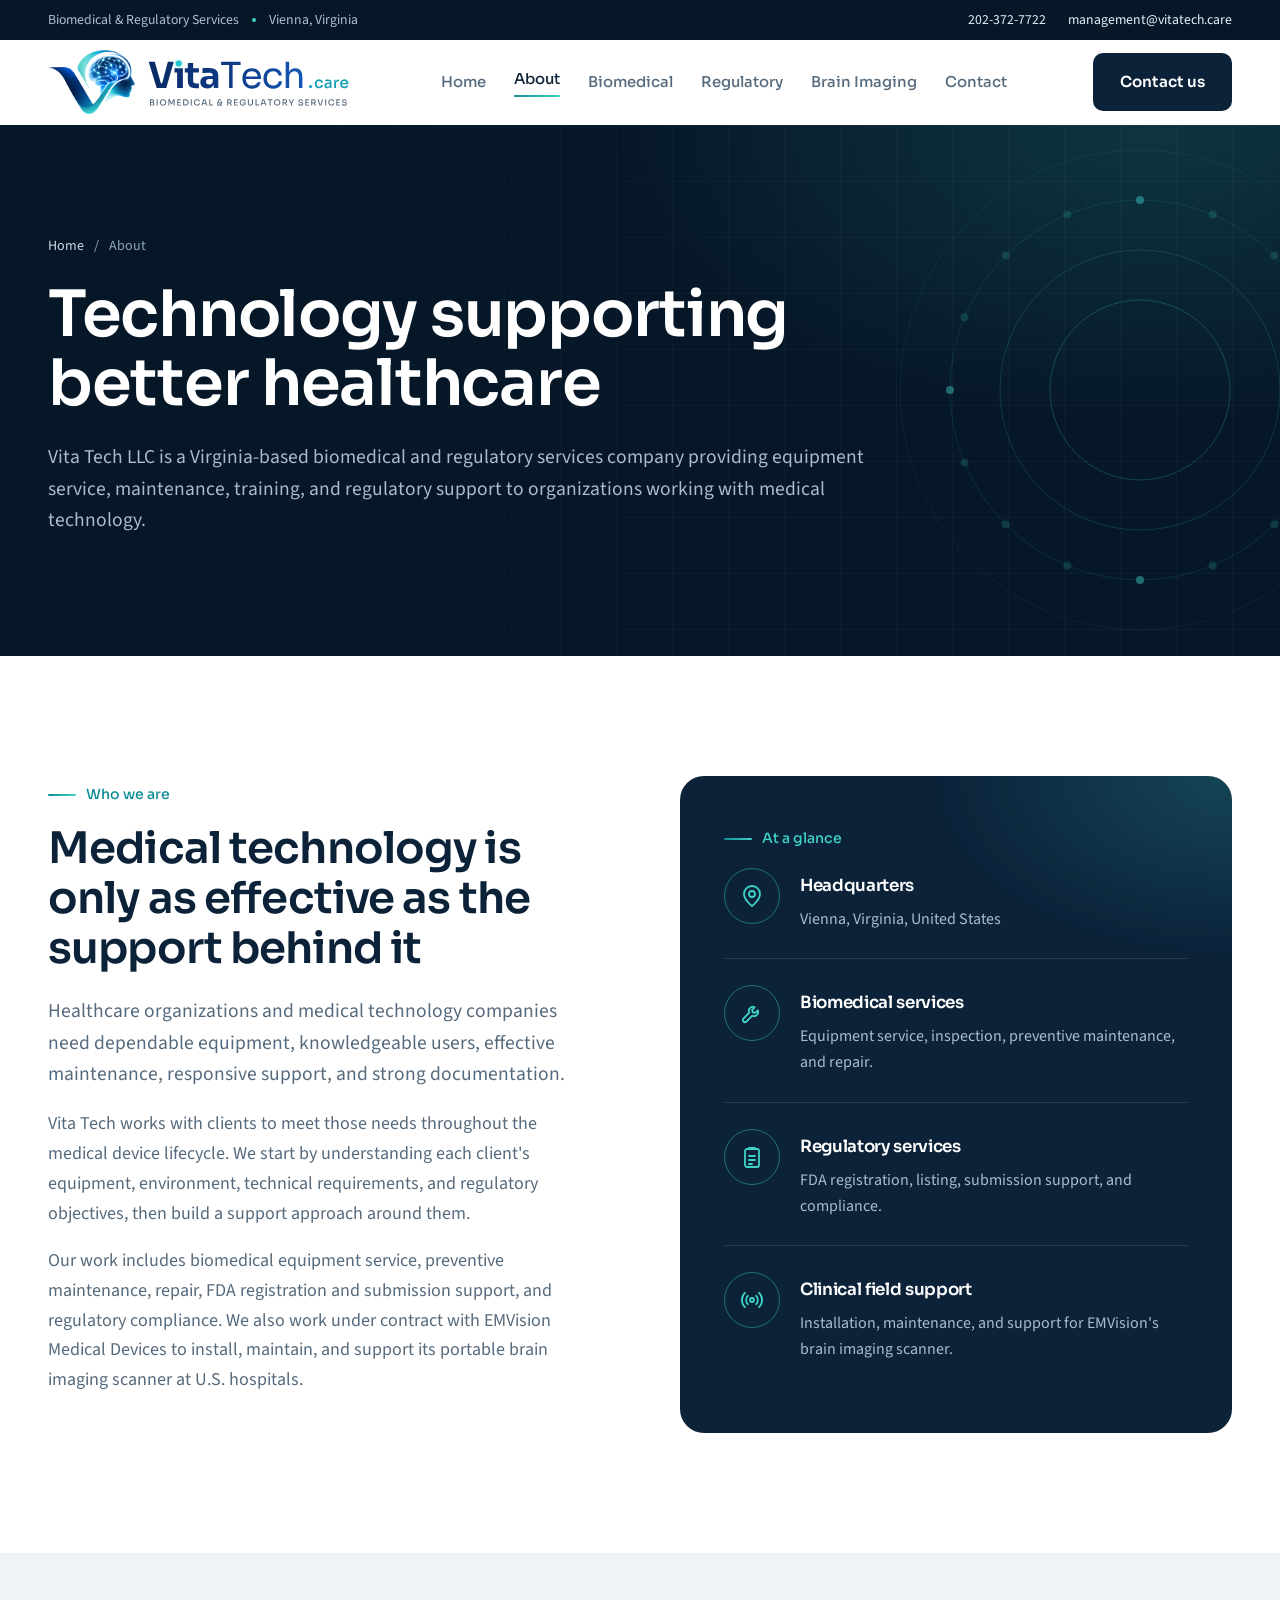
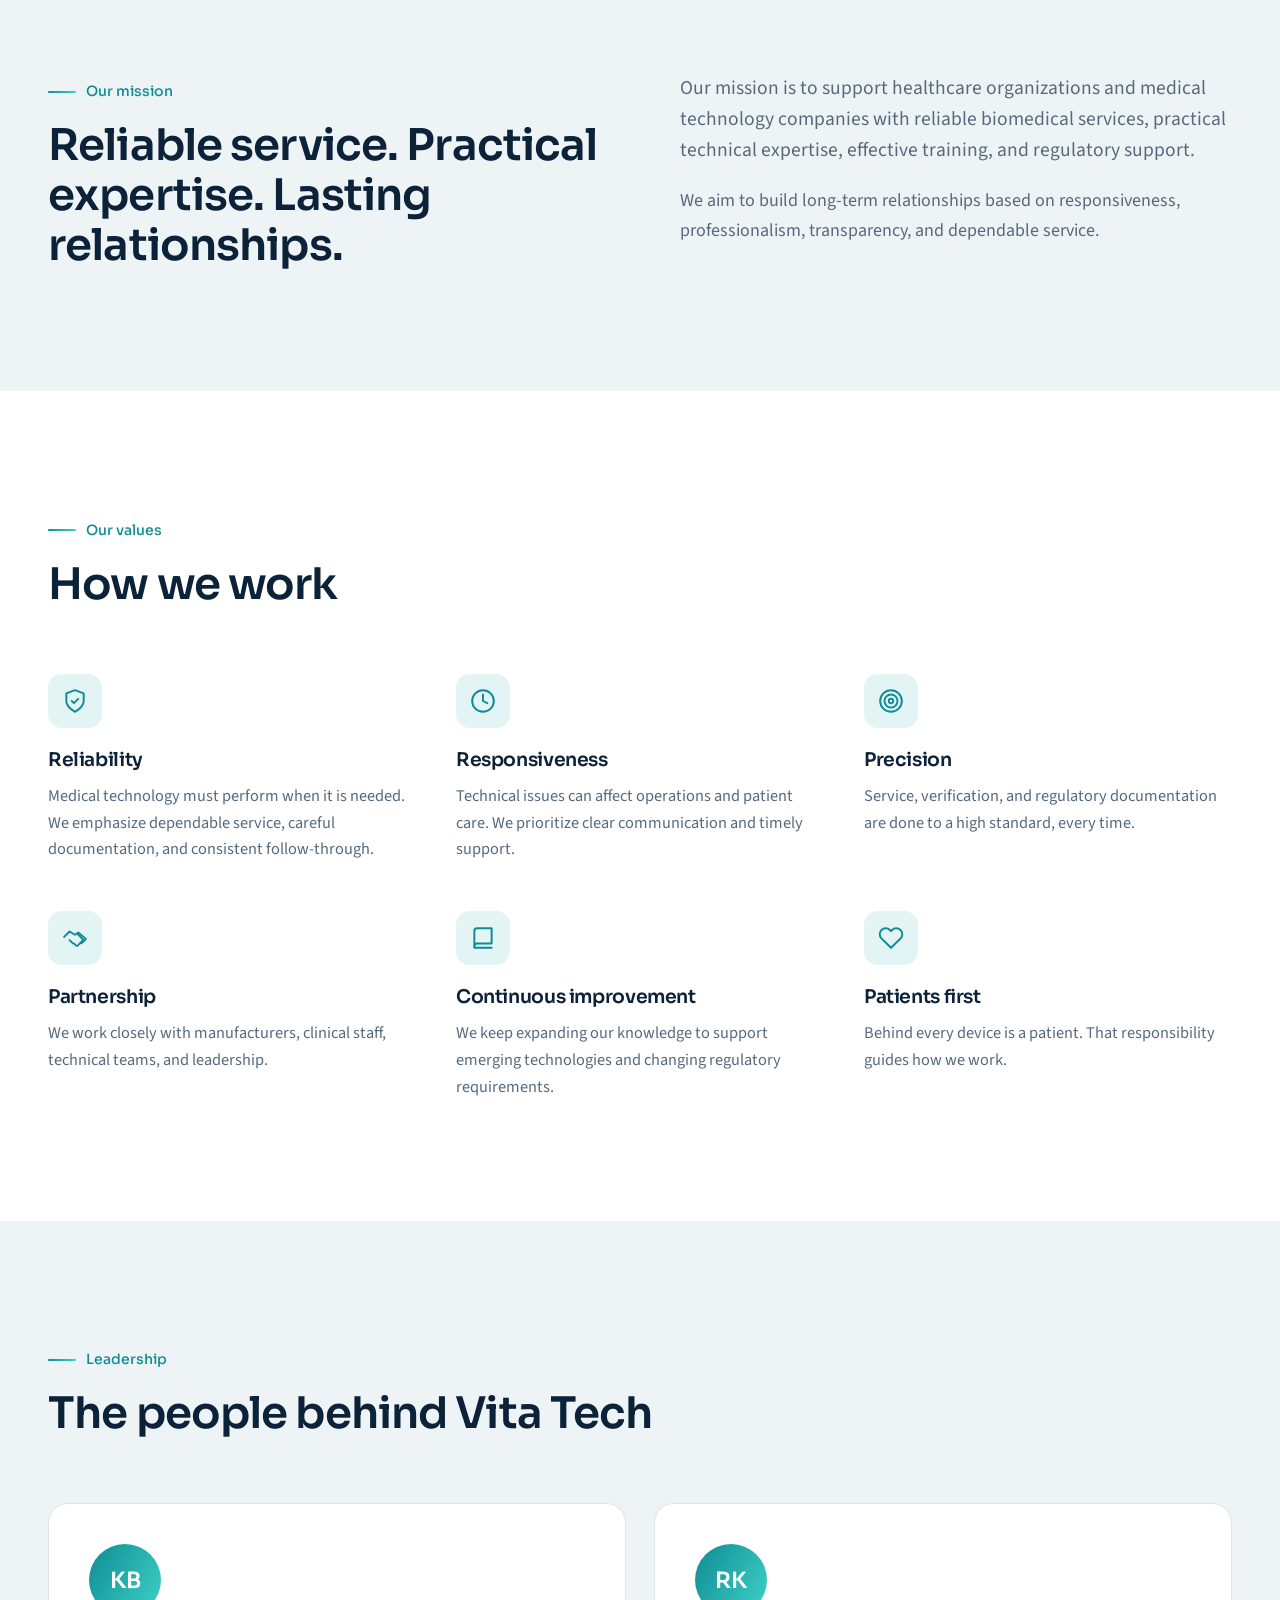
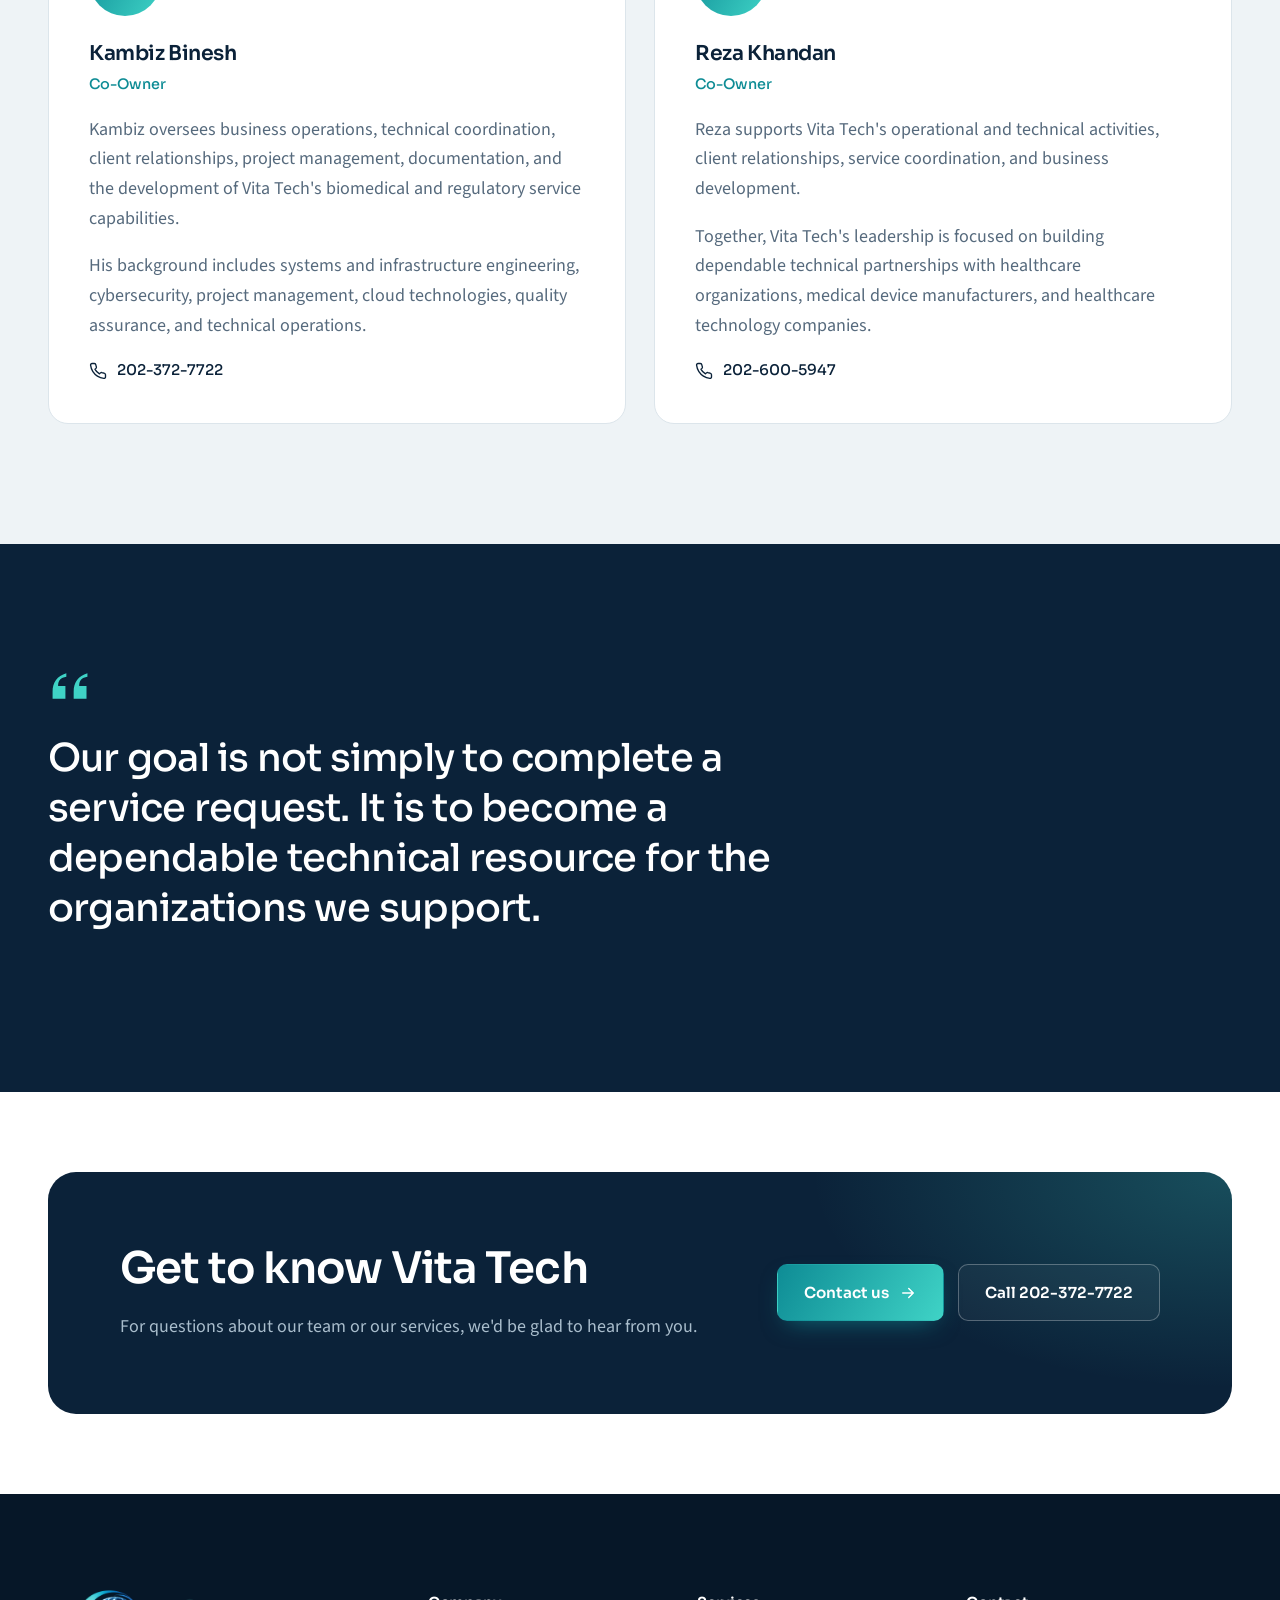
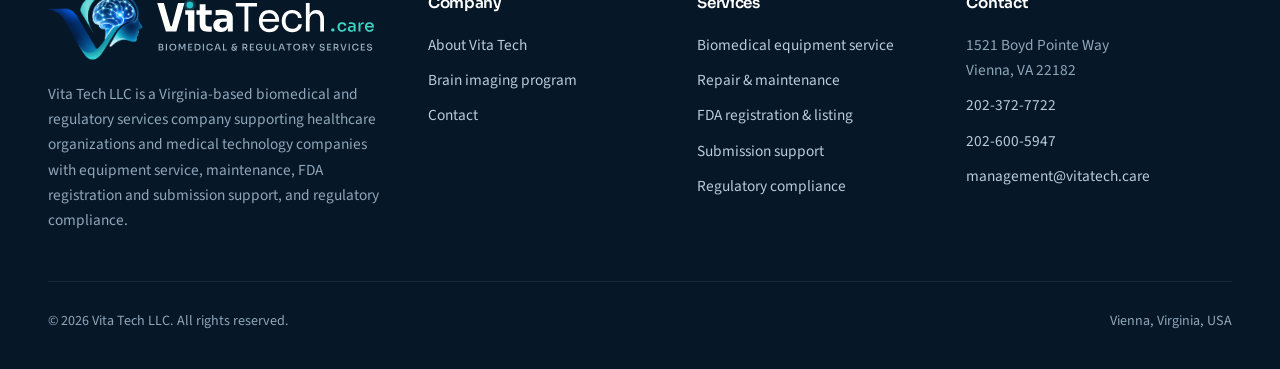
==== commit 927e13d1: "Add files via upload" ====
--- a/about.html
+++ b/about.html
@@ -8,13 +8,22 @@
 <meta property="og:title" content="About Vita Tech | Biomedical & Regulatory Services">
 <meta property="og:description" content="Vita Tech LLC is a Virginia-based biomedical and regulatory services company.">
 <meta property="og:type" content="website">
+<meta property="og:site_name" content="Vita Tech">
+<meta property="og:image" content="https://vitatech.care/assets/og-image.png">
+<meta property="og:image:width" content="1200">
+<meta property="og:image:height" content="630">
+<meta property="og:image:alt" content="VitaTech.care, Biomedical &amp; Regulatory Services">
+<meta name="twitter:card" content="summary_large_image">
+<meta name="twitter:title" content="About Vita Tech | Biomedical & Regulatory Services">
+<meta name="twitter:description" content="Vita Tech LLC is a Virginia-based biomedical and regulatory services company.">
+<meta name="twitter:image" content="https://vitatech.care/assets/og-image.png">
 <meta name="theme-color" content="#061728">
-<link rel="icon" href="assets/favicon.png" type="image/png">
-<link rel="apple-touch-icon" href="assets/apple-touch-icon.png">
+<link rel="icon" href="/assets/favicon.png" type="image/png">
+<link rel="apple-touch-icon" href="/assets/apple-touch-icon.png">
 <link rel="preconnect" href="https://fonts.googleapis.com">
 <link rel="preconnect" href="https://fonts.gstatic.com" crossorigin>
 <link href="https://fonts.googleapis.com/css2?family=Sora:wght@300;400;500;600;700&family=Source+Sans+3:wght@400;500;600&display=swap" rel="stylesheet">
-<link rel="stylesheet" href="assets/styles.css">
+<link rel="stylesheet" href="/assets/styles.css">
 </head>
 <body>
 <a class="skip-link" href="#main">Skip to content</a>
@@ -26,18 +35,18 @@
 </div>
 <header class="site-header">
   <div class="container">
-    <a class="logo" href="index.html"><img src="assets/logo.svg" alt="VitaTech.care, Biomedical &amp; Regulatory Services" width="230" height="48"></a>
+    <a class="logo" href="/"><img src="/assets/logo.svg" alt="VitaTech.care, Biomedical &amp; Regulatory Services" width="230" height="48"></a>
     <nav class="main-nav" id="main-nav" aria-label="Main">
-      <ul><li><a href="index.html">Home</a></li><li><a href="about.html" class="active" aria-current="page">About</a></li><li><a href="biomedical.html">Biomedical</a></li><li><a href="regulatory.html">Regulatory</a></li><li><a href="brain-imaging.html">Brain Imaging</a></li><li><a href="contact.html">Contact</a></li></ul>
+      <ul><li><a href="/">Home</a></li><li><a href="/about" class="active" aria-current="page">About</a></li><li><a href="/biomedical">Biomedical</a></li><li><a href="/regulatory">Regulatory</a></li><li><a href="/brain-imaging">Brain Imaging</a></li><li><a href="/contact">Contact</a></li></ul>
       <div class="nav-foot">
-        <a class="btn btn-primary btn-block" href="contact.html">Contact us</a>
+        <a class="btn btn-primary btn-block" href="/contact">Contact us</a>
         <div class="nav-contact">
           <a href="tel:+12023727722"><svg viewBox="0 0 24 24" fill="none" stroke="currentColor" stroke-width="1.8" stroke-linecap="round" stroke-linejoin="round" aria-hidden="true"><path d="M22 16.9v3a2 2 0 0 1-2.2 2 19.8 19.8 0 0 1-8.6-3.1 19.5 19.5 0 0 1-6-6A19.8 19.8 0 0 1 2.1 4.2 2 2 0 0 1 4.1 2h3a2 2 0 0 1 2 1.7c.1.9.4 1.8.7 2.7a2 2 0 0 1-.5 2.1L8 9.8a16 16 0 0 0 6 6l1.3-1.3a2 2 0 0 1 2.1-.4c.9.3 1.8.6 2.7.7a2 2 0 0 1 1.7 2z"/></svg><span>202-372-7722</span></a>
           <a href="mailto:management@vitatech.care"><svg viewBox="0 0 24 24" fill="none" stroke="currentColor" stroke-width="1.8" stroke-linecap="round" stroke-linejoin="round" aria-hidden="true"><rect x="2" y="4" width="20" height="16" rx="2"/><path d="M22 6l-10 7L2 6"/></svg><span>management@vitatech.care</span></a>
         </div>
       </div>
     </nav>
-    <a class="btn btn-dark header-cta" href="contact.html">Contact us</a>
+    <a class="btn btn-dark header-cta" href="/contact">Contact us</a>
     <button class="nav-toggle" aria-label="Open menu" aria-expanded="false" aria-controls="main-nav"><span></span></button>
   </div>
 </header>
@@ -45,7 +54,7 @@
 <section class="page-hero">
   <svg class="rings" viewBox="0 0 520 520" aria-hidden="true"><circle cx="260" cy="260" r="90" fill="none" stroke="rgba(63,211,198,0.5)" stroke-width="1"/><circle cx="260" cy="260" r="140" fill="none" stroke="rgba(63,211,198,0.35)" stroke-width="1"/><circle cx="260" cy="260" r="190" fill="none" stroke="rgba(63,211,198,0.25)" stroke-width="1"/><circle cx="260" cy="260" r="240" fill="none" stroke="rgba(63,211,198,0.15)" stroke-width="1"/><circle cx="450.0" cy="260.0" r="4" fill="#3FD3C6" opacity="0.9"/><circle cx="435.5" cy="332.7" r="4" fill="#3FD3C6" opacity="0.35"/><circle cx="394.4" cy="394.4" r="4" fill="#3FD3C6" opacity="0.35"/><circle cx="332.7" cy="435.5" r="4" fill="#3FD3C6" opacity="0.35"/><circle cx="260.0" cy="450.0" r="4" fill="#3FD3C6" opacity="0.9"/><circle cx="187.3" cy="435.5" r="4" fill="#3FD3C6" opacity="0.35"/><circle cx="125.6" cy="394.4" r="4" fill="#3FD3C6" opacity="0.35"/><circle cx="84.5" cy="332.7" r="4" fill="#3FD3C6" opacity="0.35"/><circle cx="70.0" cy="260.0" r="4" fill="#3FD3C6" opacity="0.9"/><circle cx="84.5" cy="187.3" r="4" fill="#3FD3C6" opacity="0.35"/><circle cx="125.6" cy="125.6" r="4" fill="#3FD3C6" opacity="0.35"/><circle cx="187.3" cy="84.5" r="4" fill="#3FD3C6" opacity="0.35"/><circle cx="260.0" cy="70.0" r="4" fill="#3FD3C6" opacity="0.9"/><circle cx="332.7" cy="84.5" r="4" fill="#3FD3C6" opacity="0.35"/><circle cx="394.4" cy="125.6" r="4" fill="#3FD3C6" opacity="0.35"/><circle cx="435.5" cy="187.3" r="4" fill="#3FD3C6" opacity="0.35"/></svg>
   <div class="container">
-    <div class="crumbs"><a href="index.html">Home</a><span aria-hidden="true">/</span><span>About</span></div>
+    <div class="crumbs"><a href="/">Home</a><span aria-hidden="true">/</span><span>About</span></div>
     <h1>Technology supporting better healthcare</h1>
     <p class="lead">Vita Tech LLC is a Virginia-based biomedical and regulatory services company providing equipment service, maintenance, training, and regulatory support to organizations working with medical technology.</p>
   </div>
@@ -58,7 +67,7 @@
       <h2>Medical technology is only as effective as the support behind it</h2>
       <p class="lead" style="margin-top:22px">Healthcare organizations and medical technology companies need dependable equipment, knowledgeable users, effective maintenance, responsive support, and strong documentation.</p>
       <p class="muted">Vita Tech works with clients to meet those needs throughout the medical device lifecycle. We start by understanding each client's equipment, environment, technical requirements, and regulatory objectives, then build a support approach around them.</p>
-      <p class="muted">Our work includes biomedical equipment service, preventive maintenance, repair, FDA registration and submission support, and regulatory compliance. We also serve as the U.S. field partner for EMVision Medical Devices' portable brain imaging program.</p>
+      <p class="muted">Our work includes biomedical equipment service, preventive maintenance, repair, FDA registration and submission support, and regulatory compliance. We also work under contract with EMVision Medical Devices to install, maintain, and support its portable brain imaging scanner at U.S. hospitals.</p>
     </div>
     <div class="panel on-dark">
       <span class="kicker">At a glance</span>
@@ -66,7 +75,7 @@
         <li><span class="n"><svg viewBox="0 0 24 24" fill="none" stroke="currentColor" stroke-width="1.8" stroke-linecap="round" stroke-linejoin="round" aria-hidden="true"><path d="M20 10c0 6-8 12-8 12s-8-6-8-12a8 8 0 0 1 16 0z"/><circle cx="12" cy="10" r="3"/></svg></span><div><h4>Headquarters</h4><p>Vienna, Virginia, United States</p></div></li>
         <li><span class="n"><svg viewBox="0 0 24 24" fill="none" stroke="currentColor" stroke-width="1.8" stroke-linecap="round" stroke-linejoin="round" aria-hidden="true"><path d="M14.7 6.3a4 4 0 0 0-5.4 5.4L3.5 17.5a2.1 2.1 0 0 0 3 3l5.8-5.8a4 4 0 0 0 5.4-5.4l-2.6 2.6-2.4-.6-.6-2.4z"/></svg></span><div><h4>Biomedical services</h4><p>Equipment service, inspection, preventive maintenance, and repair.</p></div></li>
         <li><span class="n"><svg viewBox="0 0 24 24" fill="none" stroke="currentColor" stroke-width="1.8" stroke-linecap="round" stroke-linejoin="round" aria-hidden="true"><rect x="5" y="4" width="14" height="18" rx="2"/><path d="M9 4V3h6v1M9 11h6M9 15h6M9 19h3"/></svg></span><div><h4>Regulatory services</h4><p>FDA registration, listing, submission support, and compliance.</p></div></li>
-        <li><span class="n"><svg viewBox="0 0 24 24" fill="none" stroke="currentColor" stroke-width="1.8" stroke-linecap="round" stroke-linejoin="round" aria-hidden="true"><circle cx="12" cy="12" r="2"/><path d="M16.2 7.8a6 6 0 0 1 0 8.4M7.8 16.2a6 6 0 0 1 0-8.4M19.1 4.9a10 10 0 0 1 0 14.2M4.9 19.1a10 10 0 0 1 0-14.2"/></svg></span><div><h4>Clinical field support</h4><p>U.S. field partner for EMVision's portable brain imaging program.</p></div></li>
+        <li><span class="n"><svg viewBox="0 0 24 24" fill="none" stroke="currentColor" stroke-width="1.8" stroke-linecap="round" stroke-linejoin="round" aria-hidden="true"><circle cx="12" cy="12" r="2"/><path d="M16.2 7.8a6 6 0 0 1 0 8.4M7.8 16.2a6 6 0 0 1 0-8.4M19.1 4.9a10 10 0 0 1 0 14.2M4.9 19.1a10 10 0 0 1 0-14.2"/></svg></span><div><h4>Clinical field support</h4><p>Installation, maintenance, and support for EMVision's brain imaging scanner.</p></div></li>
       </ol>
     </div>
   </div>
@@ -139,7 +148,7 @@
   <div class="container">
     <div class="cta-band">
       <div><h2>Get to know Vita Tech</h2><p>For questions about our team or our services, we'd be glad to hear from you.</p></div>
-      <div class="btn-row"><a class="btn btn-primary" href="contact.html">Contact us <svg viewBox="0 0 24 24" fill="none" stroke="currentColor" stroke-width="2" stroke-linecap="round" stroke-linejoin="round" aria-hidden="true"><path d="M5 12h14M13 6l6 6-6 6"/></svg></a><a class="btn btn-ghost-light" href="tel:+12023727722">Call 202-372-7722</a></div>
+      <div class="btn-row"><a class="btn btn-primary" href="/contact">Contact us <svg viewBox="0 0 24 24" fill="none" stroke="currentColor" stroke-width="2" stroke-linecap="round" stroke-linejoin="round" aria-hidden="true"><path d="M5 12h14M13 6l6 6-6 6"/></svg></a><a class="btn btn-ghost-light" href="tel:+12023727722">Call 202-372-7722</a></div>
     </div>
   </div>
 </section>
@@ -148,25 +157,25 @@
   <div class="container">
     <div class="footer-top">
       <div>
-        <a class="logo" href="index.html"><img src="assets/logo-dark.svg" alt="VitaTech.care, Biomedical &amp; Regulatory Services" width="230" height="48"></a>
+        <a class="logo" href="/"><img src="/assets/logo-dark.svg" alt="VitaTech.care, Biomedical &amp; Regulatory Services" width="230" height="48"></a>
         <p>Vita Tech LLC is a Virginia-based biomedical and regulatory services company supporting healthcare organizations and medical technology companies with equipment service, maintenance, FDA registration and submission support, and regulatory compliance.</p>
       </div>
       <div>
         <h4>Company</h4>
         <ul>
-          <li><a href="about.html">About Vita Tech</a></li>
-          <li><a href="brain-imaging.html">Brain imaging program</a></li>
-          <li><a href="contact.html">Contact</a></li>
+          <li><a href="/about">About Vita Tech</a></li>
+          <li><a href="/brain-imaging">Brain imaging program</a></li>
+          <li><a href="/contact">Contact</a></li>
         </ul>
       </div>
       <div>
         <h4>Services</h4>
         <ul>
-          <li><a href="biomedical.html#equipment-service">Biomedical equipment service</a></li>
-          <li><a href="biomedical.html#repair">Repair &amp; maintenance</a></li>
-          <li><a href="regulatory.html#registration">FDA registration &amp; listing</a></li>
-          <li><a href="regulatory.html#submissions">Submission support</a></li>
-          <li><a href="regulatory.html#compliance">Regulatory compliance</a></li>
+          <li><a href="/biomedical#equipment-service">Biomedical equipment service</a></li>
+          <li><a href="/biomedical#repair">Repair &amp; maintenance</a></li>
+          <li><a href="/regulatory#registration">FDA registration &amp; listing</a></li>
+          <li><a href="/regulatory#submissions">Submission support</a></li>
+          <li><a href="/regulatory#compliance">Regulatory compliance</a></li>
         </ul>
       </div>
       <div>
@@ -185,6 +194,6 @@
     </div>
   </div>
 </footer>
-<script src="assets/main.js"></script>
+<script src="/assets/main.js"></script>
 </body>
 </html>
--- a/assets/styles.css
+++ b/assets/styles.css
@@ -401,3 +401,17 @@
   .hero .container{padding-top:56px;padding-bottom:64px}
   .page-hero{padding:60px 0 56px}
 }
+
+/* ---------- Contact cards ---------- */
+.contact-cards{display:grid;grid-template-columns:repeat(4,1fr);gap:22px}
+.c-card{display:flex;flex-direction:column;background:var(--white);border:1px solid var(--line);border-radius:var(--radius-lg);padding:32px;text-decoration:none;color:inherit;transition:border-color .2s,box-shadow .2s,transform .2s}
+a.c-card:hover{border-color:#BFD2DC;box-shadow:var(--shadow);transform:translateY(-2px)}
+.c-card .icon{margin-bottom:22px}
+.c-card small{color:var(--slate);font-size:.9rem;margin-bottom:6px}
+.c-card strong{font-family:var(--display);font-weight:600;color:var(--navy);font-size:1.12rem;line-height:1.4;overflow-wrap:normal;word-break:normal}
+.c-link{margin-top:auto;padding-top:22px;font-family:var(--display);font-weight:600;font-size:.92rem;color:var(--teal);display:inline-flex;align-items:center;gap:8px}
+.c-link svg{width:16px;height:16px;transition:transform .15s}
+a.c-card:hover .c-link svg{transform:translateX(3px)}
+.c-note{margin-top:auto;padding-top:22px;font-size:.92rem;color:var(--slate)}
+@media (max-width:1100px){.contact-cards{grid-template-columns:1fr 1fr}}
+@media (max-width:560px){.contact-cards{grid-template-columns:1fr}.c-card{padding:26px}}
